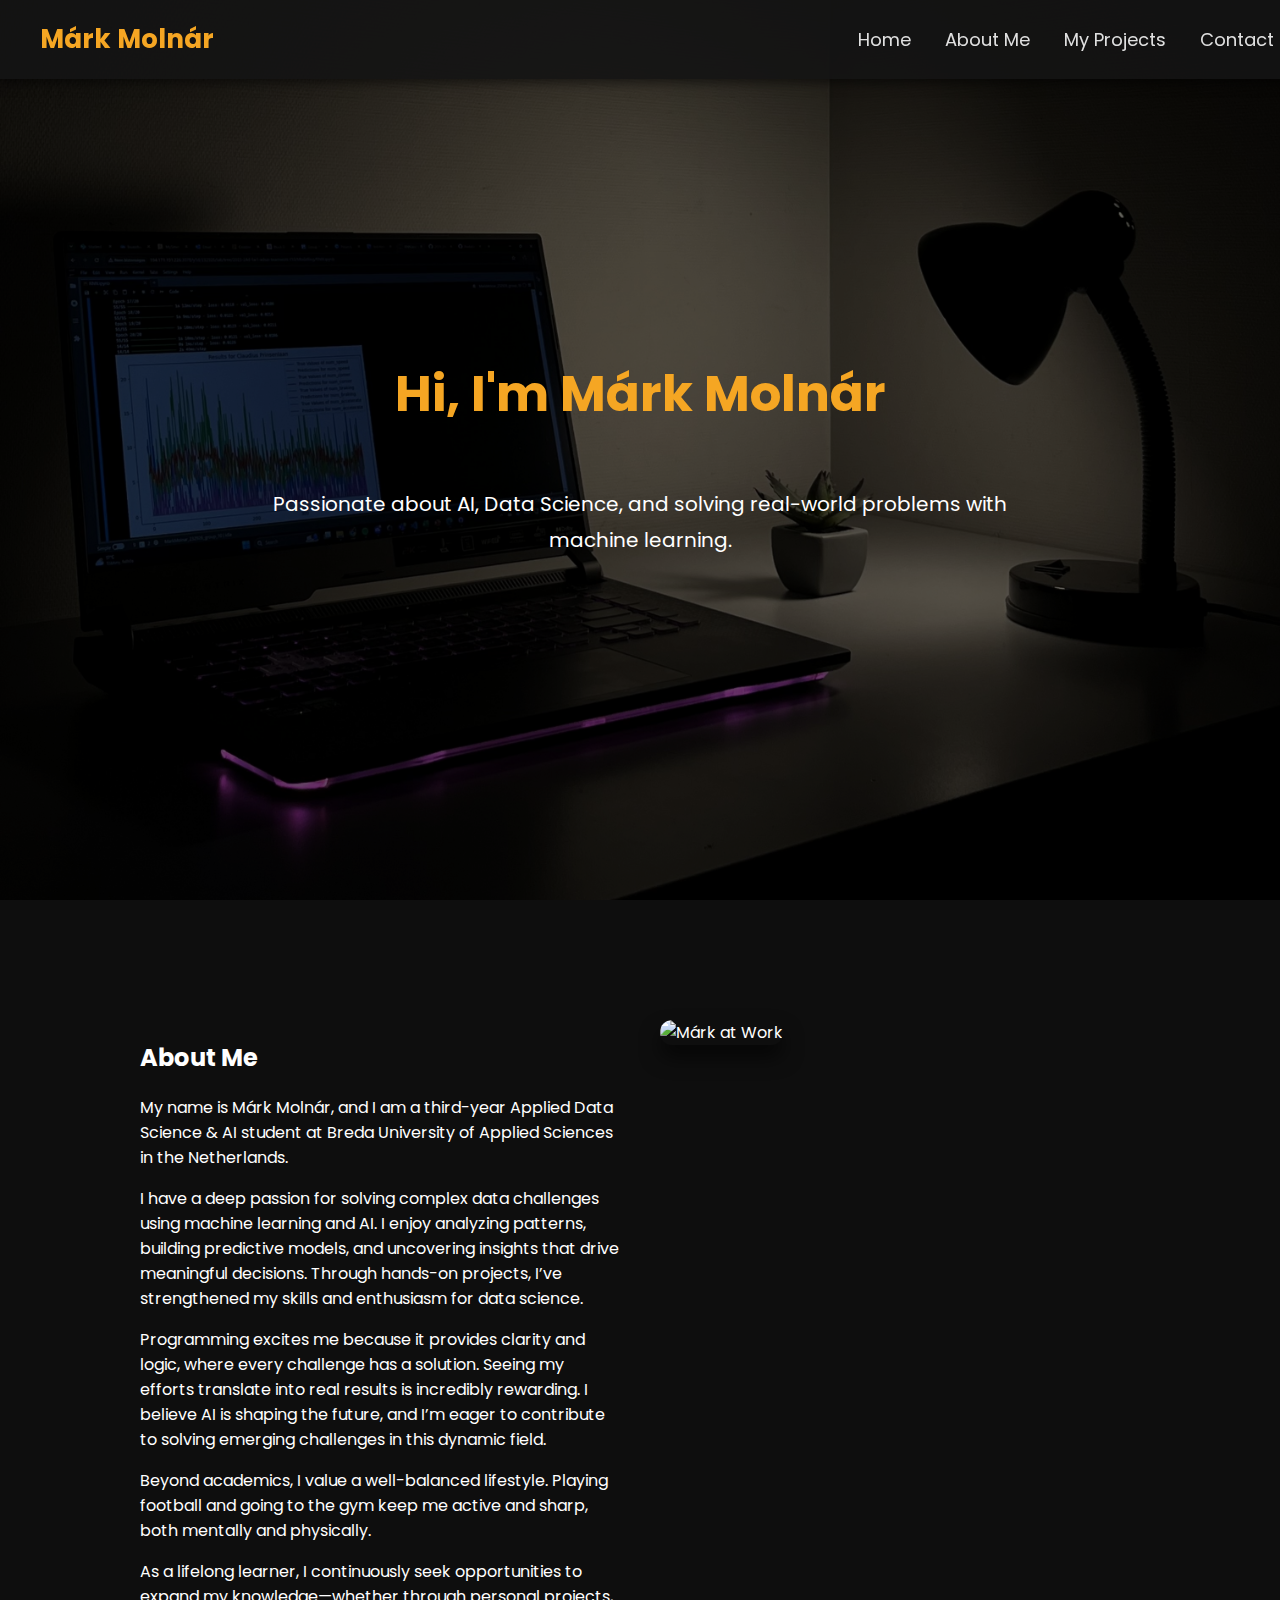
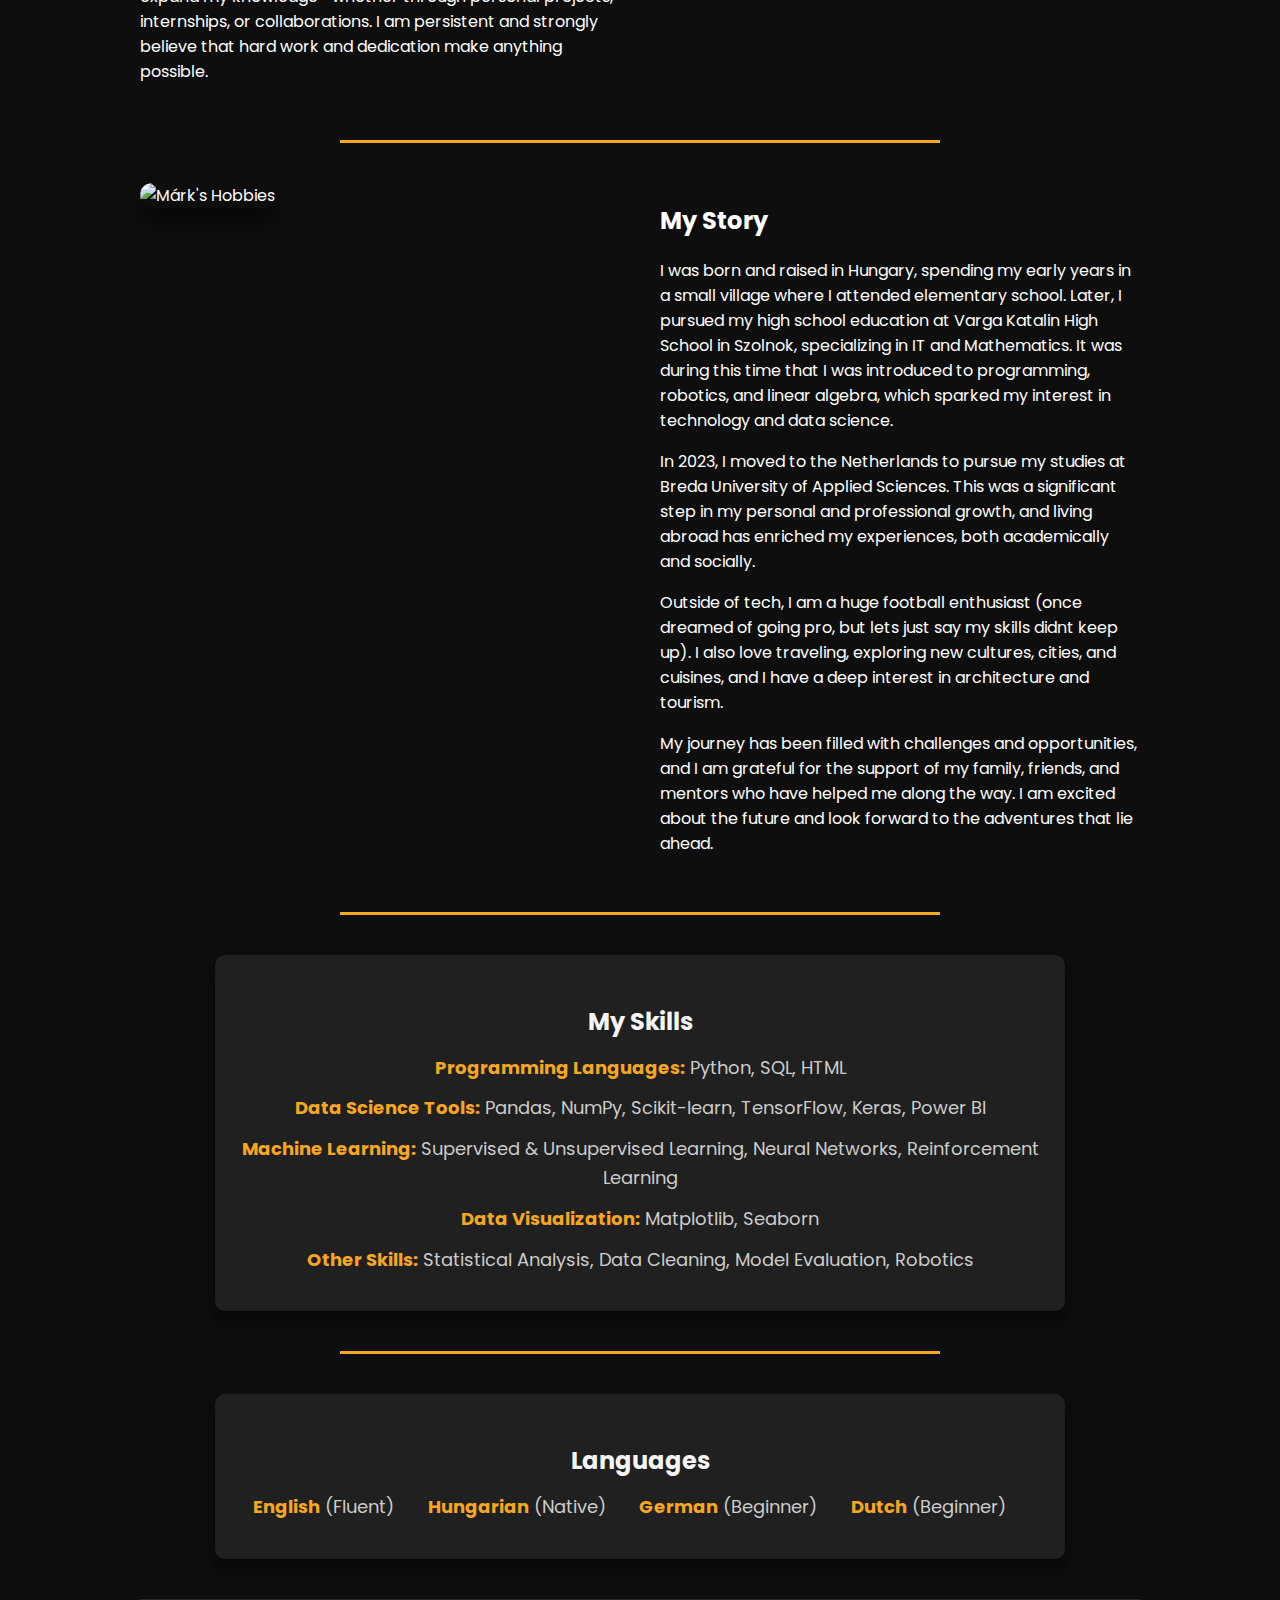
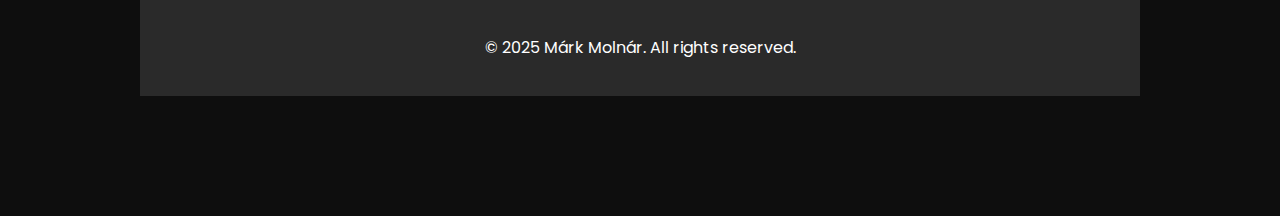
==== about.html @ 1b7368bd "Update about.html" ====
<!DOCTYPE html>
<html lang="en">
<head>
    <meta charset="UTF-8">
    <meta name="viewport" content="width=device-width, initial-scale=1.0">
    <title>About Me - Márk Molnár</title>
    <link href="https://fonts.googleapis.com/css2?family=Poppins:wght@300;400;700&display=swap" rel="stylesheet">
    <style>
        body {
            font-family: 'Poppins', sans-serif;
            margin: 0;
            padding: 0;
            background-color: #0e0e0e;
            color: #fff;
            text-align: center;
            overflow-x: hidden;
            animation: fadeIn 1s ease-in-out;
        }
        header {
            background: rgba(20, 20, 20, 0.9);
            color: white;
            padding: 20px 40px;
            display: flex;
            justify-content: space-between;
            align-items: center;
            position: fixed;
            width: 100%;
            top: 0;
            z-index: 10;
            box-shadow: 0 4px 10px rgba(0, 0, 0, 0.5);
        }
        .logo {
            font-size: 26px;
            font-weight: bold;
            color: #f5a623;
        }
        nav a {
            color: #e0e0e0;
            text-decoration: none;
            margin: 0 15px;
            font-size: 18px;
            transition: color 0.3s ease;
        }
        nav a:hover {
            color: #f5a623;
        }
        .hero {
            display: flex;
            align-items: center;
            justify-content: center;
            height: 100vh;
            flex-direction: column;
            background: url('assets/img/filler_image.JPG') center/cover no-repeat;
            position: relative;
        }
        .hero::after {
            content: '';
            position: absolute;
            top: 0;
            left: 0;
            width: 100%;
            height: 100%;
            background: rgba(0, 0, 0, 0.6);
        }
        .hero h1 {
            font-size: 50px;
            font-weight: bold;
            color: #f5a623;
            z-index: 2;
            position: relative;
        }
        .hero p {
            font-size: 20px;
            max-width: 800px;
            margin: 20px auto;
            line-height: 1.8;
            z-index: 2;
            position: relative;
        }
        .container {
            max-width: 1000px;
            margin: 100px auto;
            padding: 20px;
        }
        .about-section {
            display: flex;
            flex-wrap: wrap;
            justify-content: center;
            gap: 40px;
            text-align: left;
        }
        .about-text, .about-images {
            flex: 1;
            min-width: 300px;
            animation: slideIn 1.2s ease-in-out;
        }
        .about-images img {
            width: 100%;
            border-radius: 12px;
            box-shadow: 0 12px 20px rgba(0, 0, 0, 0.6);
            transition: transform 0.5s ease;
            animation: fadeInZoom 1.5s ease-in-out;
        }
        .about-images img:hover {
            transform: scale(1.05);
        }
        .separator {
            width: 60%;
            height: 3px;
            background: #f5a623;
            margin: 40px auto;
        }
        .skills, .languages {
            margin-top: 30px;
            width: 100%;
            max-width: 800px;
            padding: 25px;
            background-color: #202020;
            border-radius: 10px;
            margin: 40px auto;
            box-shadow: 0 10px 15px rgba(0, 0, 0, 0.5);
        }
        .skills ul, .languages ul {
            list-style-type: none;
            padding: 0;
            margin: 0;
        }
        .skills li, .languages li {
            font-size: 18px;
            color: #cccccc;
            margin-bottom: 12px;
            line-height: 1.6;
        }
        .skills li strong, .languages li strong {
            font-weight: bold;
            color: #f5a623;
        }
        .skills h3, .languages h3 {
            font-size: 24px;
            color: #f5f5f5;
            margin-bottom: 15px;
            text-align: center;
        }
        .languages ul {
            display: flex;
            justify-content: space-evenly;
        }
        .languages li {
            font-size: 18px;
            color: #cccccc;
            margin-right: 20px;
        }
        footer {
            background: #2a2a2a;
            color: white;
            padding: 20px;
            margin-top: 20px;
            text-align: center;
        }
        /* Animations */
        @keyframes fadeIn {
            0% { opacity: 0; }
            100% { opacity: 1; }
        }

        @keyframes fadeInZoom {
            0% { opacity: 0; transform: scale(0.8); }
            100% { opacity: 1; transform: scale(1); }
        }

        @keyframes slideIn {
            0% { opacity: 0; transform: translateY(20px); }
            100% { opacity: 1; transform: translateY(0); }
        }

    </style>
</head>
<body>
    <header>
        <div class="logo">Márk Molnár</div>
        <nav>
            <a href="index.html">Home</a>
            <a href="about.html">About Me</a>
            <a href="projects.html">My Projects</a>
            <a href="contact.html">Contact Me</a>
        </nav>
    </header>
    <section class="hero">
        <h1>Hi, I'm Márk Molnár</h1>
        <p>Passionate about AI, Data Science, and solving real-world problems with machine learning.</p>
    </section>
    <div class="container">
        <div class="about-section">
            <div class="about-text">
                <h2>About Me</h2>
                <p>My name is Márk Molnár, and I am a third-year Applied Data Science & AI student at Breda University of Applied Sciences in the Netherlands.</p>
                <p>I have a deep passion for solving complex data challenges using machine learning and AI. I enjoy analyzing patterns, building predictive models, and uncovering insights that drive meaningful decisions. Through hands-on projects, I’ve strengthened my skills and enthusiasm for data science.</p>
                <p>Programming excites me because it provides clarity and logic, where every challenge has a solution. Seeing my efforts translate into real results is incredibly rewarding. I believe AI is shaping the future, and I’m eager to contribute to solving emerging challenges in this dynamic field.</p>
                <p>Beyond academics, I value a well-balanced lifestyle. Playing football and going to the gym keep me active and sharp, both mentally and physically.</p>
                <p>As a lifelong learner, I continuously seek opportunities to expand my knowledge—whether through personal projects, internships, or collaborations. I am persistent and strongly believe that hard work and dedication make anything possible.</p>
            </div>
            <div class="about-images">
                <img src="assets/img/standing_image.jpeg" alt="Márk at Work">
            </div>
        </div>
        <div class="separator"></div>
        <div class="about-section">
            <div class="about-images">
                <img src="assets/img/standing_image.jpeg" alt="Márk's Hobbies">
            </div>
            <div class="about-text">
                <h2>My Story</h2>
                <p>I was born and raised in Hungary, spending my early years in a small village where I attended elementary school. Later, I pursued my high school education at Varga Katalin High School in Szolnok, specializing in IT and Mathematics. It was during this time that I was introduced to programming, robotics, and linear algebra, which sparked my interest in technology and data science.</p>
            <p>In 2023, I moved to the Netherlands to pursue my studies at Breda University of Applied Sciences. This was a significant step in my personal and professional growth, and living abroad has enriched my experiences, both academically and socially.</p>
            <p>Outside of tech, I am a huge football enthusiast (once dreamed of going pro, but lets just say my skills didnt keep up). I also love traveling, exploring new cultures, cities, and cuisines, and I have a deep interest in architecture and tourism.</p>
            <p>My journey has been filled with challenges and opportunities, and I am grateful for the support of my family, friends, and mentors who have helped me along the way. I am excited about the future and look forward to the adventures that lie ahead.</p>
            </div>
        </div>
        <div class="separator"></div>
        <div class="skills">
            <h3>My Skills</h3>
            <ul>
                <li><strong>Programming Languages:</strong> Python, SQL, HTML</li>
                <li><strong>Data Science Tools:</strong> Pandas, NumPy, Scikit-learn, TensorFlow, Keras, Power BI</li>
                <li><strong>Machine Learning:</strong> Supervised & Unsupervised Learning, Neural Networks, Reinforcement Learning</li>
                <li><strong>Data Visualization:</strong> Matplotlib, Seaborn</li>
                <li><strong>Other Skills:</strong> Statistical Analysis, Data Cleaning, Model Evaluation, Robotics</li>
            </ul>
        </div>
    
        <div class="separator"></div>
    
        <div class="languages">
            <h3>Languages</h3>
            <ul>
                <li><strong>English</strong> (Fluent)</li>
                <li><strong>Hungarian</strong> (Native)</li>
                <li><strong>German</strong> (Beginner)</li>
                <li><strong>Dutch</strong> (Beginner)</li>
            </ul>
        </div>
    
    <footer>
        <p>&copy; 2025 Márk Molnár. All rights reserved.</p>
    </footer>
</body>
</html>
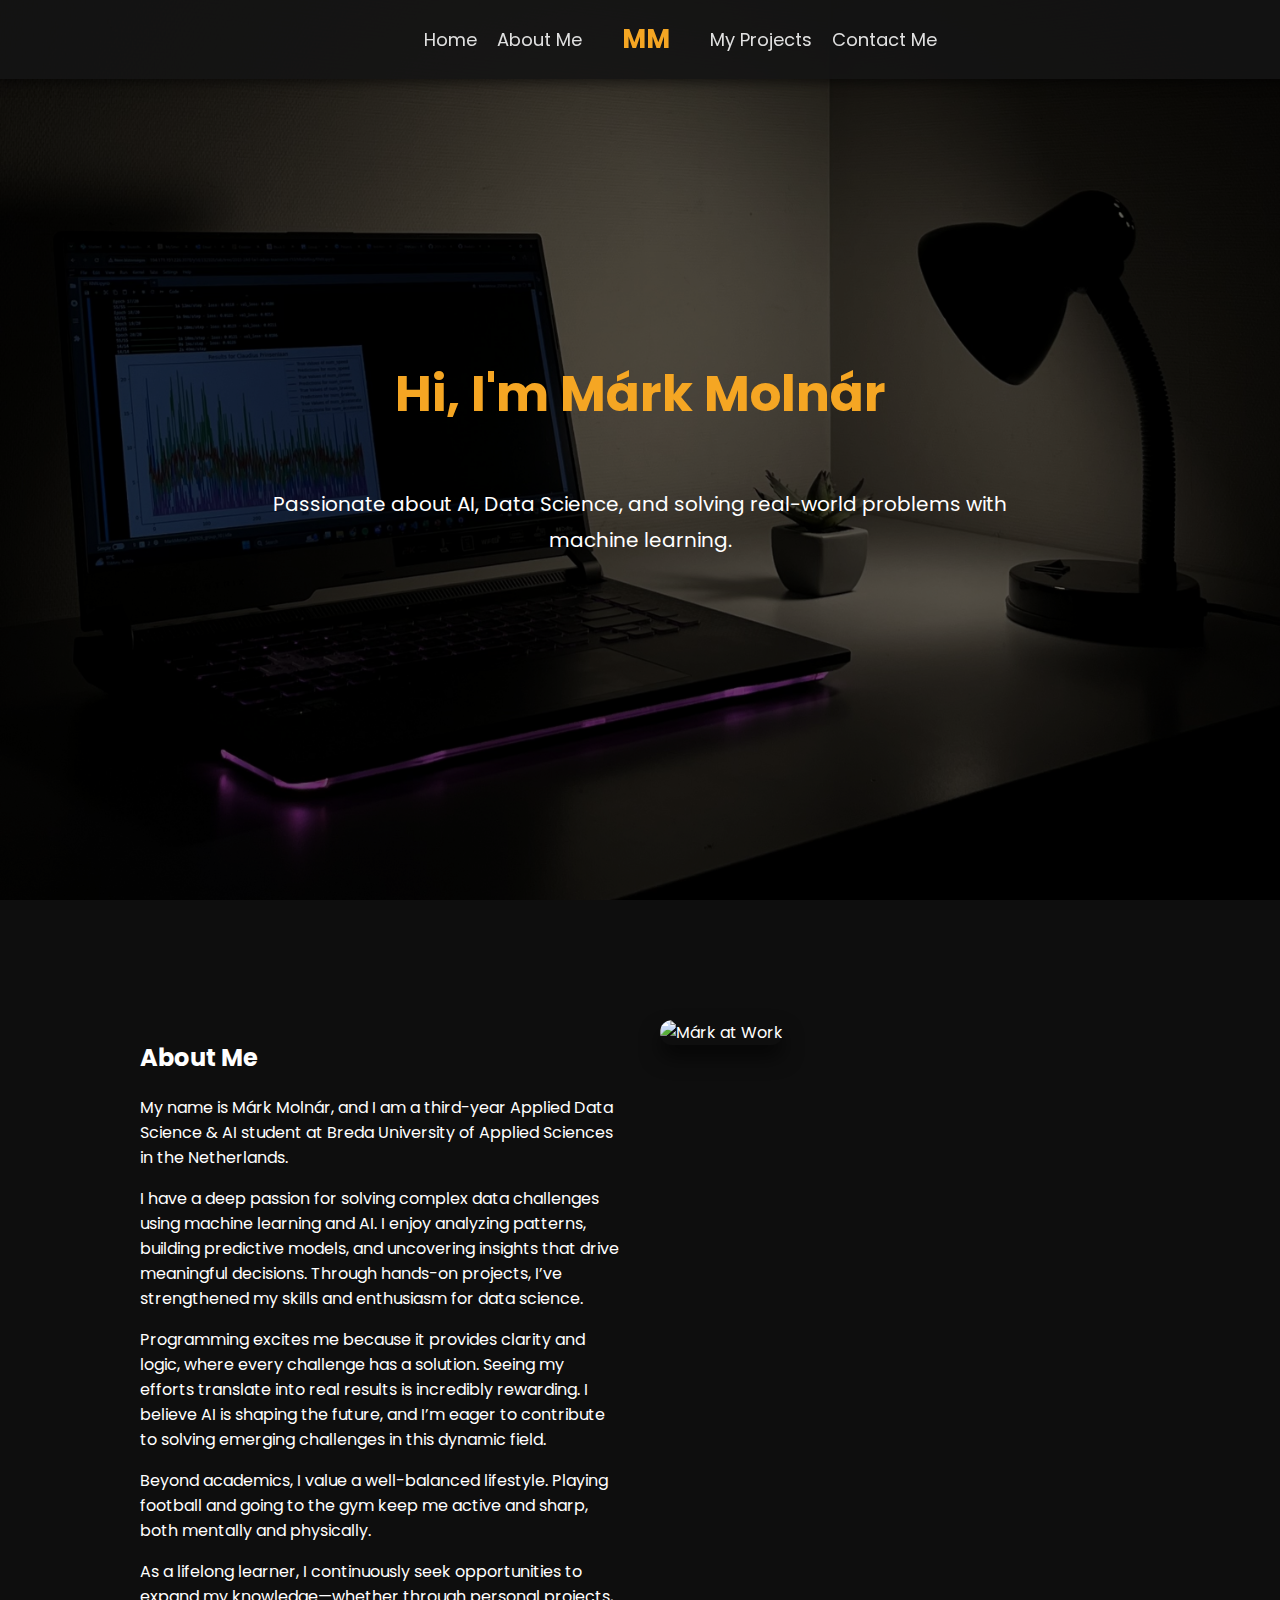
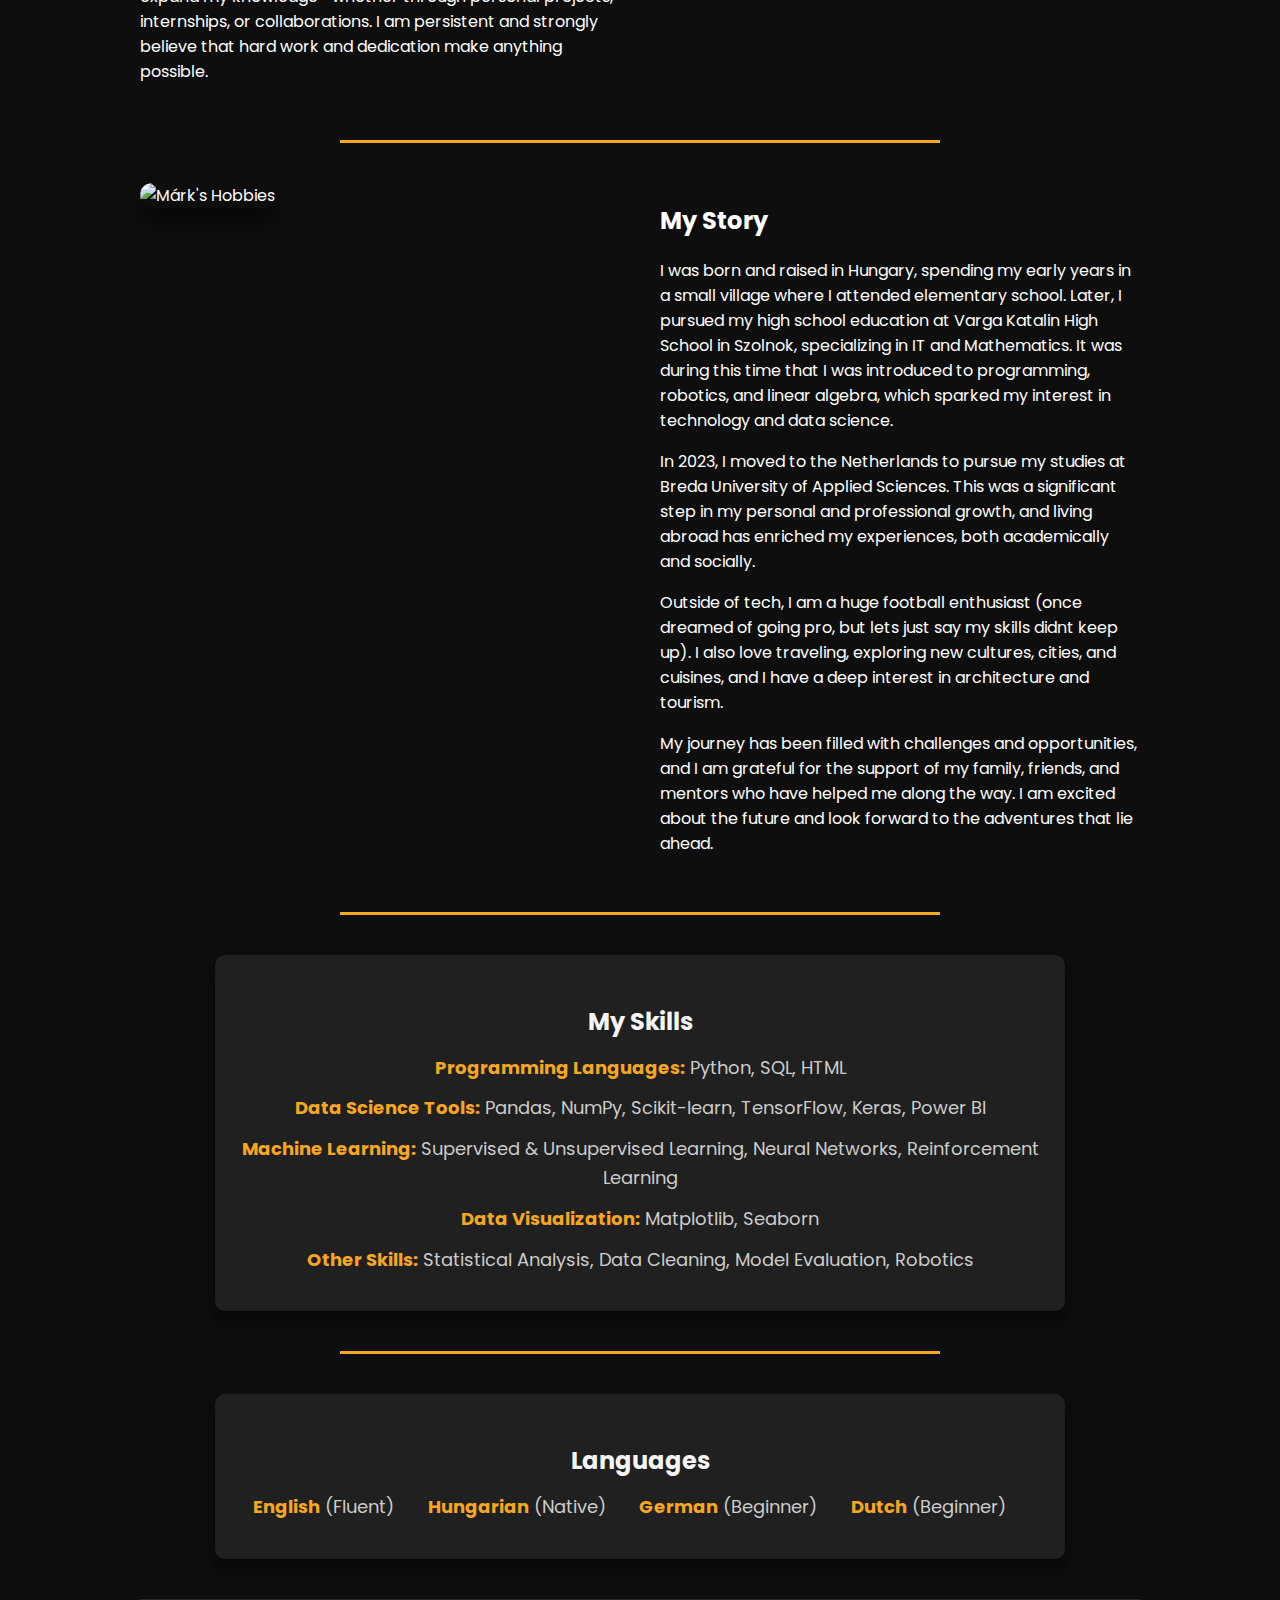
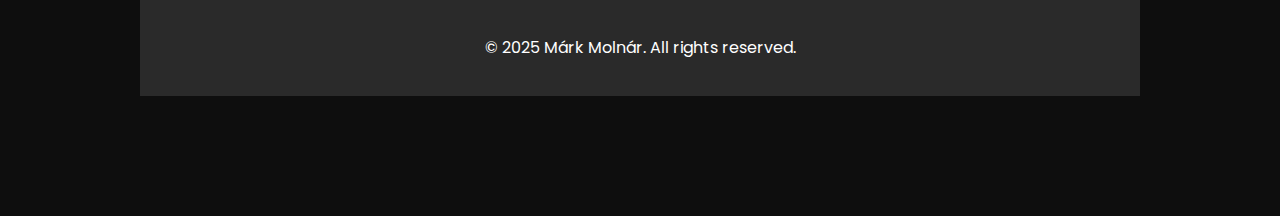
==== commit 015ac65d: "2425" ====
--- a/about.html
+++ b/about.html
@@ -5,182 +5,18 @@
     <meta name="viewport" content="width=device-width, initial-scale=1.0">
     <title>About Me - Márk Molnár</title>
     <link href="https://fonts.googleapis.com/css2?family=Poppins:wght@300;400;700&display=swap" rel="stylesheet">
-    <style>
-        body {
-            font-family: 'Poppins', sans-serif;
-            margin: 0;
-            padding: 0;
-            background-color: #0e0e0e;
-            color: #fff;
-            text-align: center;
-            overflow-x: hidden;
-            animation: fadeIn 1s ease-in-out;
-        }
-        header {
-            background: rgba(20, 20, 20, 0.9);
-            color: white;
-            padding: 20px 40px;
-            display: flex;
-            justify-content: space-between;
-            align-items: center;
-            position: fixed;
-            width: 100%;
-            top: 0;
-            z-index: 10;
-            box-shadow: 0 4px 10px rgba(0, 0, 0, 0.5);
-        }
-        .logo {
-            font-size: 26px;
-            font-weight: bold;
-            color: #f5a623;
-        }
-        nav a {
-            color: #e0e0e0;
-            text-decoration: none;
-            margin: 0 15px;
-            font-size: 18px;
-            transition: color 0.3s ease;
-        }
-        nav a:hover {
-            color: #f5a623;
-        }
-        .hero {
-            display: flex;
-            align-items: center;
-            justify-content: center;
-            height: 100vh;
-            flex-direction: column;
-            background: url('assets/img/filler_image.JPG') center/cover no-repeat;
-            position: relative;
-        }
-        .hero::after {
-            content: '';
-            position: absolute;
-            top: 0;
-            left: 0;
-            width: 100%;
-            height: 100%;
-            background: rgba(0, 0, 0, 0.6);
-        }
-        .hero h1 {
-            font-size: 50px;
-            font-weight: bold;
-            color: #f5a623;
-            z-index: 2;
-            position: relative;
-        }
-        .hero p {
-            font-size: 20px;
-            max-width: 800px;
-            margin: 20px auto;
-            line-height: 1.8;
-            z-index: 2;
-            position: relative;
-        }
-        .container {
-            max-width: 1000px;
-            margin: 100px auto;
-            padding: 20px;
-        }
-        .about-section {
-            display: flex;
-            flex-wrap: wrap;
-            justify-content: center;
-            gap: 40px;
-            text-align: left;
-        }
-        .about-text, .about-images {
-            flex: 1;
-            min-width: 300px;
-            animation: slideIn 1.2s ease-in-out;
-        }
-        .about-images img {
-            width: 100%;
-            border-radius: 12px;
-            box-shadow: 0 12px 20px rgba(0, 0, 0, 0.6);
-            transition: transform 0.5s ease;
-            animation: fadeInZoom 1.5s ease-in-out;
-        }
-        .about-images img:hover {
-            transform: scale(1.05);
-        }
-        .separator {
-            width: 60%;
-            height: 3px;
-            background: #f5a623;
-            margin: 40px auto;
-        }
-        .skills, .languages {
-            margin-top: 30px;
-            width: 100%;
-            max-width: 800px;
-            padding: 25px;
-            background-color: #202020;
-            border-radius: 10px;
-            margin: 40px auto;
-            box-shadow: 0 10px 15px rgba(0, 0, 0, 0.5);
-        }
-        .skills ul, .languages ul {
-            list-style-type: none;
-            padding: 0;
-            margin: 0;
-        }
-        .skills li, .languages li {
-            font-size: 18px;
-            color: #cccccc;
-            margin-bottom: 12px;
-            line-height: 1.6;
-        }
-        .skills li strong, .languages li strong {
-            font-weight: bold;
-            color: #f5a623;
-        }
-        .skills h3, .languages h3 {
-            font-size: 24px;
-            color: #f5f5f5;
-            margin-bottom: 15px;
-            text-align: center;
-        }
-        .languages ul {
-            display: flex;
-            justify-content: space-evenly;
-        }
-        .languages li {
-            font-size: 18px;
-            color: #cccccc;
-            margin-right: 20px;
-        }
-        footer {
-            background: #2a2a2a;
-            color: white;
-            padding: 20px;
-            margin-top: 20px;
-            text-align: center;
-        }
-        /* Animations */
-        @keyframes fadeIn {
-            0% { opacity: 0; }
-            100% { opacity: 1; }
-        }
-
-        @keyframes fadeInZoom {
-            0% { opacity: 0; transform: scale(0.8); }
-            100% { opacity: 1; transform: scale(1); }
-        }
-
-        @keyframes slideIn {
-            0% { opacity: 0; transform: translateY(20px); }
-            100% { opacity: 1; transform: translateY(0); }
-        }
-
-    </style>
+    <link rel="stylesheet" href="style_about.css">
 </head>
 <body>
     <header>
-        <div class="logo">Márk Molnár</div>
-        <nav>
+        <nav class="nav-left">
             <a href="index.html">Home</a>
             <a href="about.html">About Me</a>
+        </nav>
+        
+        <div class="logo">MM</div>
+    
+        <nav class="nav-right">
             <a href="projects.html">My Projects</a>
             <a href="contact.html">Contact Me</a>
         </nav>
--- a/style_about.css
+++ b/style_about.css
@@ -0,0 +1,192 @@
+body {
+    font-family: 'Poppins', sans-serif;
+    margin: 0;
+    padding: 0;
+    background-color: #0e0e0e;
+    color: #fff;
+    text-align: center;
+    overflow-x: hidden;
+    animation: fadeIn 1s ease-in-out;
+}
+
+header {
+    display: flex;
+    align-items: center;
+    justify-content: center;
+    background: rgba(20, 20, 20, 0.9);
+    padding: 20px 40px;
+    position: fixed;
+    width: 100%;
+    top: 0;
+    z-index: 10;
+    box-shadow: 0 4px 10px rgba(0, 0, 0, 0.5);
+}
+
+.nav-left, .nav-right {
+    display: flex;
+    gap: 20px;
+}
+
+.logo {
+    font-size: 26px;
+    font-weight: bold;
+    color: #f5a623;
+    margin: 0 40px;
+}
+
+nav a {
+    color: #e0e0e0;
+    text-decoration: none;
+    font-size: 18px;
+    transition: color 0.3s ease;
+}
+
+nav a:hover {
+    color: #f5a623;
+}
+
+.hero {
+    display: flex;
+    align-items: center;
+    justify-content: center;
+    height: 100vh;
+    flex-direction: column;
+    background: url('assets/img/filler_image.JPG') center/cover no-repeat;
+    position: relative;
+}
+
+.hero::after {
+    content: '';
+    position: absolute;
+    top: 0;
+    left: 0;
+    width: 100%;
+    height: 100%;
+    background: rgba(0, 0, 0, 0.6);
+}
+
+.hero h1 {
+    font-size: 50px;
+    font-weight: bold;
+    color: #f5a623;
+    z-index: 2;
+    position: relative;
+}
+
+.hero p {
+    font-size: 20px;
+    max-width: 800px;
+    margin: 20px auto;
+    line-height: 1.8;
+    z-index: 2;
+    position: relative;
+}
+
+.container {
+    max-width: 1000px;
+    margin: 100px auto;
+    padding: 20px;
+}
+
+.about-section {
+    display: flex;
+    flex-wrap: wrap;
+    justify-content: center;
+    gap: 40px;
+    text-align: left;
+}
+
+.about-text, .about-images {
+    flex: 1;
+    min-width: 300px;
+    animation: slideIn 1.2s ease-in-out;
+}
+
+.about-images img {
+    width: 100%;
+    border-radius: 12px;
+    box-shadow: 0 12px 20px rgba(0, 0, 0, 0.6);
+    transition: transform 0.5s ease;
+    animation: fadeInZoom 1.5s ease-in-out;
+}
+
+.about-images img:hover {
+    transform: scale(1.05);
+}
+
+.separator {
+    width: 60%;
+    height: 3px;
+    background: #f5a623;
+    margin: 40px auto;
+}
+
+.skills, .languages {
+    margin-top: 30px;
+    width: 100%;
+    max-width: 800px;
+    padding: 25px;
+    background-color: #202020;
+    border-radius: 10px;
+    margin: 40px auto;
+    box-shadow: 0 10px 15px rgba(0, 0, 0, 0.5);
+}
+
+.skills ul, .languages ul {
+    list-style-type: none;
+    padding: 0;
+    margin: 0;
+}
+
+.skills li, .languages li {
+    font-size: 18px;
+    color: #cccccc;
+    margin-bottom: 12px;
+    line-height: 1.6;
+}
+
+.skills li strong, .languages li strong {
+    font-weight: bold;
+    color: #f5a623;
+}
+
+.skills h3, .languages h3 {
+    font-size: 24px;
+    color: #f5f5f5;
+    margin-bottom: 15px;
+    text-align: center;
+}
+
+.languages ul {
+    display: flex;
+    justify-content: space-evenly;
+}
+
+.languages li {
+    font-size: 18px;
+    color: #cccccc;
+    margin-right: 20px;
+}
+
+footer {
+    background: #2a2a2a;
+    color: white;
+    padding: 20px;
+    margin-top: 20px;
+    text-align: center;
+}
+
+@keyframes fadeIn {
+    0% { opacity: 0; }
+    100% { opacity: 1; }
+}
+
+@keyframes fadeInZoom {
+    0% { opacity: 0; transform: scale(0.8); }
+    100% { opacity: 1; transform: scale(1); }
+}
+
+@keyframes slideIn {
+    0% { opacity: 0; transform: translateY(20px); }
+    100% { opacity: 1; transform: translateY(0); }
+}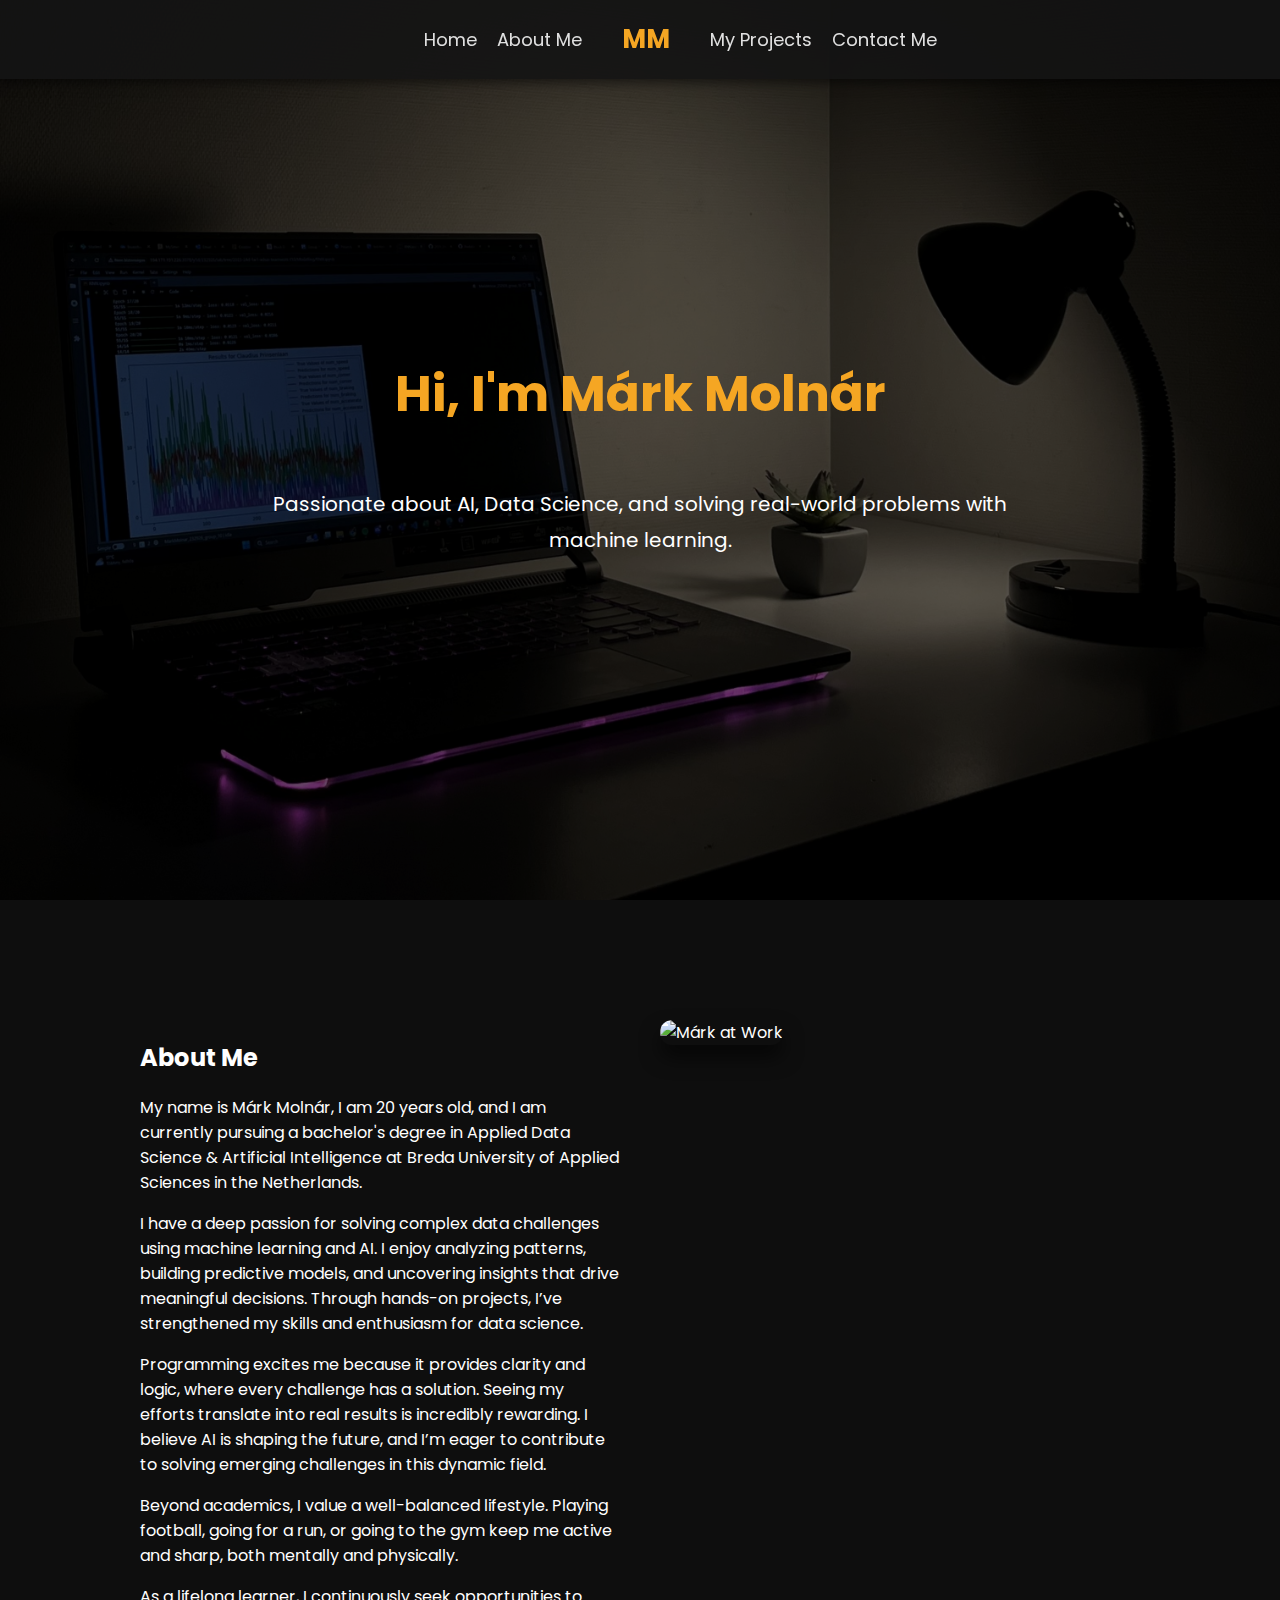
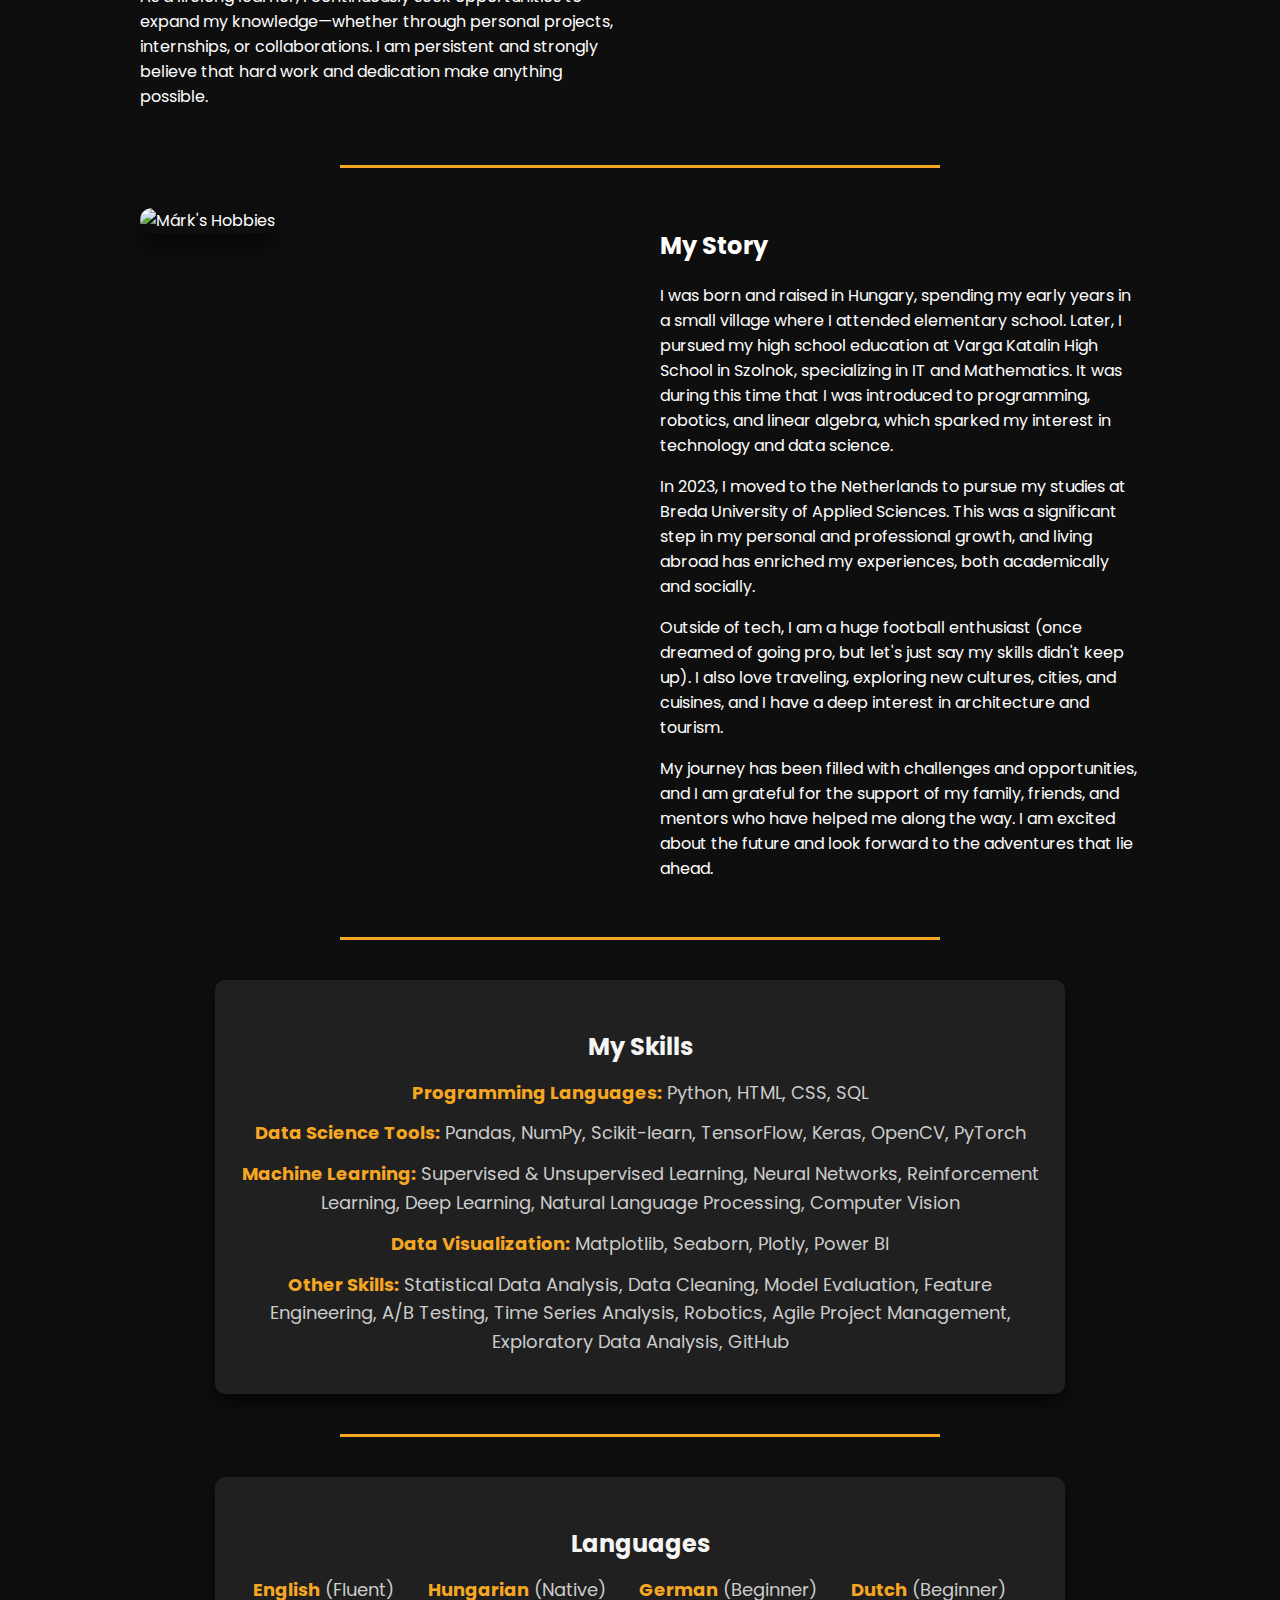
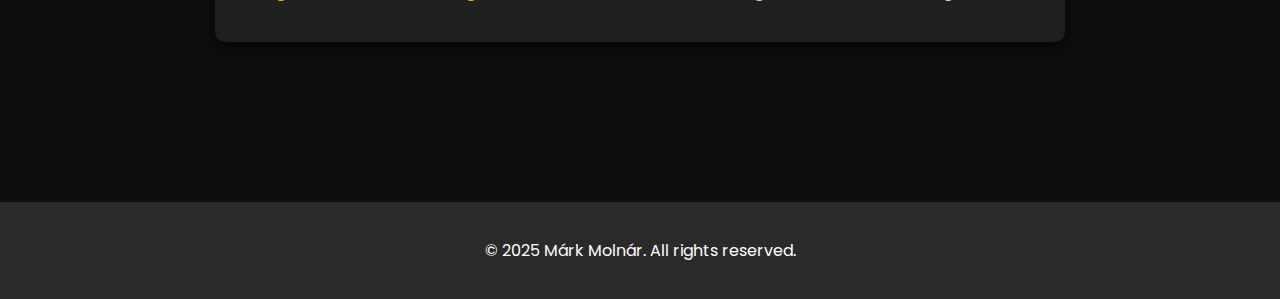
==== commit f0017977: "update texts" ====
--- a/about.html
+++ b/about.html
@@ -29,26 +29,26 @@
         <div class="about-section">
             <div class="about-text">
                 <h2>About Me</h2>
-                <p>My name is Márk Molnár, and I am a third-year Applied Data Science & AI student at Breda University of Applied Sciences in the Netherlands.</p>
+                <p>My name is Márk Molnár, I am 20 years old, and I am currently pursuing a bachelor's degree in Applied Data Science & Artificial Intelligence at Breda University of Applied Sciences in the Netherlands.</p>
                 <p>I have a deep passion for solving complex data challenges using machine learning and AI. I enjoy analyzing patterns, building predictive models, and uncovering insights that drive meaningful decisions. Through hands-on projects, I’ve strengthened my skills and enthusiasm for data science.</p>
                 <p>Programming excites me because it provides clarity and logic, where every challenge has a solution. Seeing my efforts translate into real results is incredibly rewarding. I believe AI is shaping the future, and I’m eager to contribute to solving emerging challenges in this dynamic field.</p>
-                <p>Beyond academics, I value a well-balanced lifestyle. Playing football and going to the gym keep me active and sharp, both mentally and physically.</p>
+                <p>Beyond academics, I value a well-balanced lifestyle. Playing football, going for a run, or going to the gym keep me active and sharp, both mentally and physically.</p>
                 <p>As a lifelong learner, I continuously seek opportunities to expand my knowledge—whether through personal projects, internships, or collaborations. I am persistent and strongly believe that hard work and dedication make anything possible.</p>
             </div>
             <div class="about-images">
-                <img src="assets/img/standing_image.jpeg" alt="Márk at Work">
+                <img src="assets/img/portrait_image.jpeg" alt="Márk at Work">
             </div>
         </div>
         <div class="separator"></div>
         <div class="about-section">
-            <div class="about-images">
+            <div class="about-images" style="animation: slideInLeft 1.2s ease-in-out;">
                 <img src="assets/img/standing_image.jpeg" alt="Márk's Hobbies">
             </div>
-            <div class="about-text">
+            <div class="about-text" style="animation: slideInRight 1.2s ease-in-out;">
                 <h2>My Story</h2>
                 <p>I was born and raised in Hungary, spending my early years in a small village where I attended elementary school. Later, I pursued my high school education at Varga Katalin High School in Szolnok, specializing in IT and Mathematics. It was during this time that I was introduced to programming, robotics, and linear algebra, which sparked my interest in technology and data science.</p>
             <p>In 2023, I moved to the Netherlands to pursue my studies at Breda University of Applied Sciences. This was a significant step in my personal and professional growth, and living abroad has enriched my experiences, both academically and socially.</p>
-            <p>Outside of tech, I am a huge football enthusiast (once dreamed of going pro, but lets just say my skills didnt keep up). I also love traveling, exploring new cultures, cities, and cuisines, and I have a deep interest in architecture and tourism.</p>
+            <p>Outside of tech, I am a huge football enthusiast (once dreamed of going pro, but let's just say my skills didn't keep up). I also love traveling, exploring new cultures, cities, and cuisines, and I have a deep interest in architecture and tourism.</p>
             <p>My journey has been filled with challenges and opportunities, and I am grateful for the support of my family, friends, and mentors who have helped me along the way. I am excited about the future and look forward to the adventures that lie ahead.</p>
             </div>
         </div>
@@ -56,11 +56,11 @@
         <div class="skills">
             <h3>My Skills</h3>
             <ul>
-                <li><strong>Programming Languages:</strong> Python, SQL, HTML</li>
-                <li><strong>Data Science Tools:</strong> Pandas, NumPy, Scikit-learn, TensorFlow, Keras, Power BI</li>
-                <li><strong>Machine Learning:</strong> Supervised & Unsupervised Learning, Neural Networks, Reinforcement Learning</li>
-                <li><strong>Data Visualization:</strong> Matplotlib, Seaborn</li>
-                <li><strong>Other Skills:</strong> Statistical Analysis, Data Cleaning, Model Evaluation, Robotics</li>
+                <li><strong>Programming Languages:</strong> Python, HTML, CSS, SQL</li>
+                <li><strong>Data Science Tools:</strong> Pandas, NumPy, Scikit-learn, TensorFlow, Keras, OpenCV, PyTorch</li>
+                <li><strong>Machine Learning:</strong> Supervised & Unsupervised Learning, Neural Networks, Reinforcement Learning, Deep Learning, Natural Language Processing, Computer Vision</li>
+                <li><strong>Data Visualization:</strong> Matplotlib, Seaborn, Plotly, Power BI</li>
+                <li><strong>Other Skills:</strong> Statistical Data Analysis, Data Cleaning, Model Evaluation, Feature Engineering, A/B Testing, Time Series Analysis, Robotics, Agile Project Management, Exploratory Data Analysis, GitHub</li>
             </ul>
         </div>
     
@@ -75,6 +75,7 @@
                 <li><strong>Dutch</strong> (Beginner)</li>
             </ul>
         </div>
+    </div>
     
     <footer>
         <p>&copy; 2025 Márk Molnár. All rights reserved.</p>
--- a/style_about.css
+++ b/style_about.css
@@ -53,6 +53,7 @@
     flex-direction: column;
     background: url('assets/img/filler_image.JPG') center/cover no-repeat;
     position: relative;
+    animation: heroZoomFade 1.5s ease-in-out;
 }
 
 .hero::after {
@@ -71,6 +72,7 @@
     color: #f5a623;
     z-index: 2;
     position: relative;
+    animation: slideInLeft 1s ease;
 }
 
 .hero p {
@@ -80,6 +82,7 @@
     line-height: 1.8;
     z-index: 2;
     position: relative;
+    animation: slideInRight 1s ease;
 }
 
 .container {
@@ -96,10 +99,16 @@
     text-align: left;
 }
 
-.about-text, .about-images {
+.about-text {
     flex: 1;
     min-width: 300px;
-    animation: slideIn 1.2s ease-in-out;
+    animation: slideInLeft 1.2s ease-in-out;
+}
+
+.about-images {
+    flex: 1;
+    min-width: 300px;
+    animation: slideInRight 1.2s ease-in-out;
 }
 
 .about-images img {
@@ -136,6 +145,9 @@
     list-style-type: none;
     padding: 0;
     margin: 0;
+    animation: fadeUp 1.2s ease-in-out;
+    animation-delay: 0.2s;
+    animation-fill-mode: both;
 }
 
 .skills li, .languages li {
@@ -176,17 +188,28 @@
     text-align: center;
 }
 
-@keyframes fadeIn {
-    0% { opacity: 0; }
-    100% { opacity: 1; }
-}
-
-@keyframes fadeInZoom {
-    0% { opacity: 0; transform: scale(0.8); }
-    100% { opacity: 1; transform: scale(1); }
-}
-
-@keyframes slideIn {
-    0% { opacity: 0; transform: translateY(20px); }
+@keyframes slideInLeft {
+    0% { opacity: 0; transform: translateX(-60px); }
+    100% { opacity: 1; transform: translateX(0); }
+}
+
+@keyframes slideInRight {
+    0% { opacity: 0; transform: translateX(60px); }
+    100% { opacity: 1; transform: translateX(0); }
+}
+
+@keyframes fadeUp {
+    0% { opacity: 0; transform: translateY(40px); }
     100% { opacity: 1; transform: translateY(0); }
+}
+
+@keyframes heroZoomFade {
+    0% {
+        opacity: 0;
+        transform: scale(1.05);
+    }
+    100% {
+        opacity: 1;
+        transform: scale(1);
+    }
 }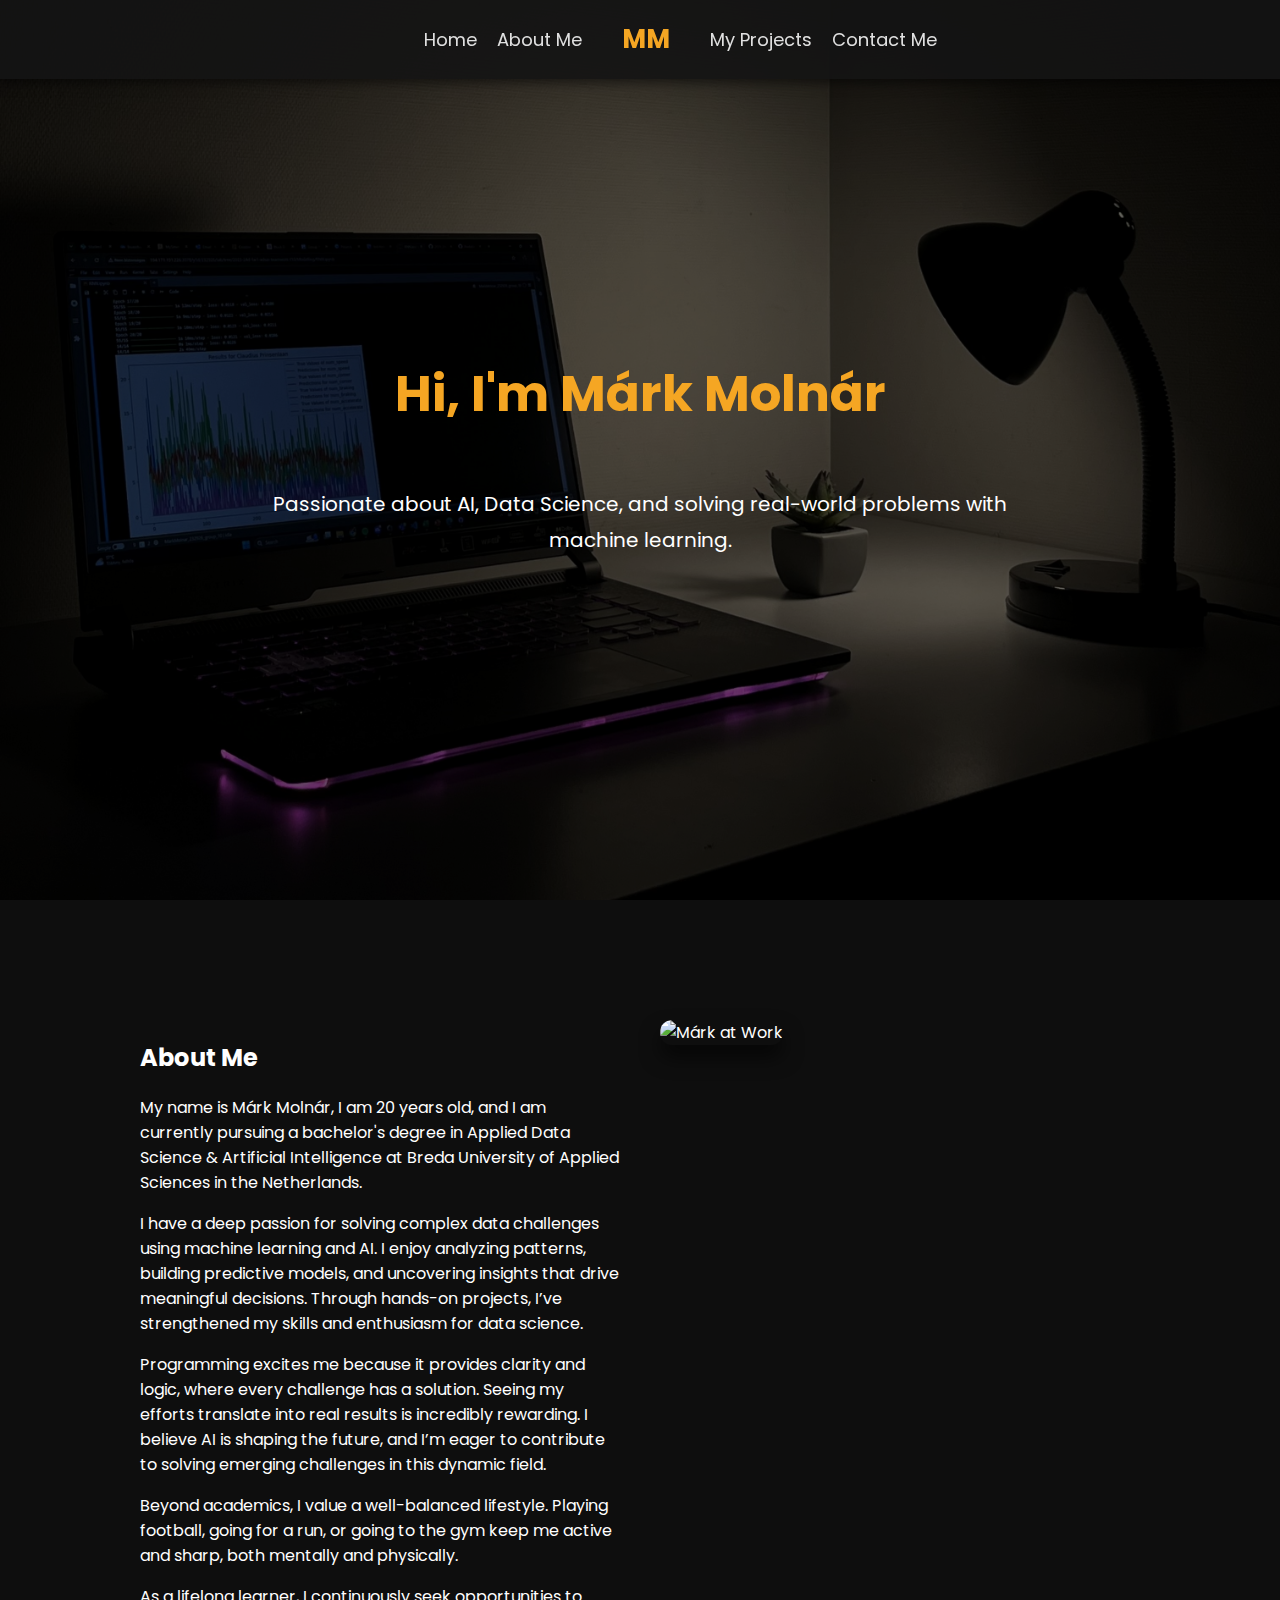
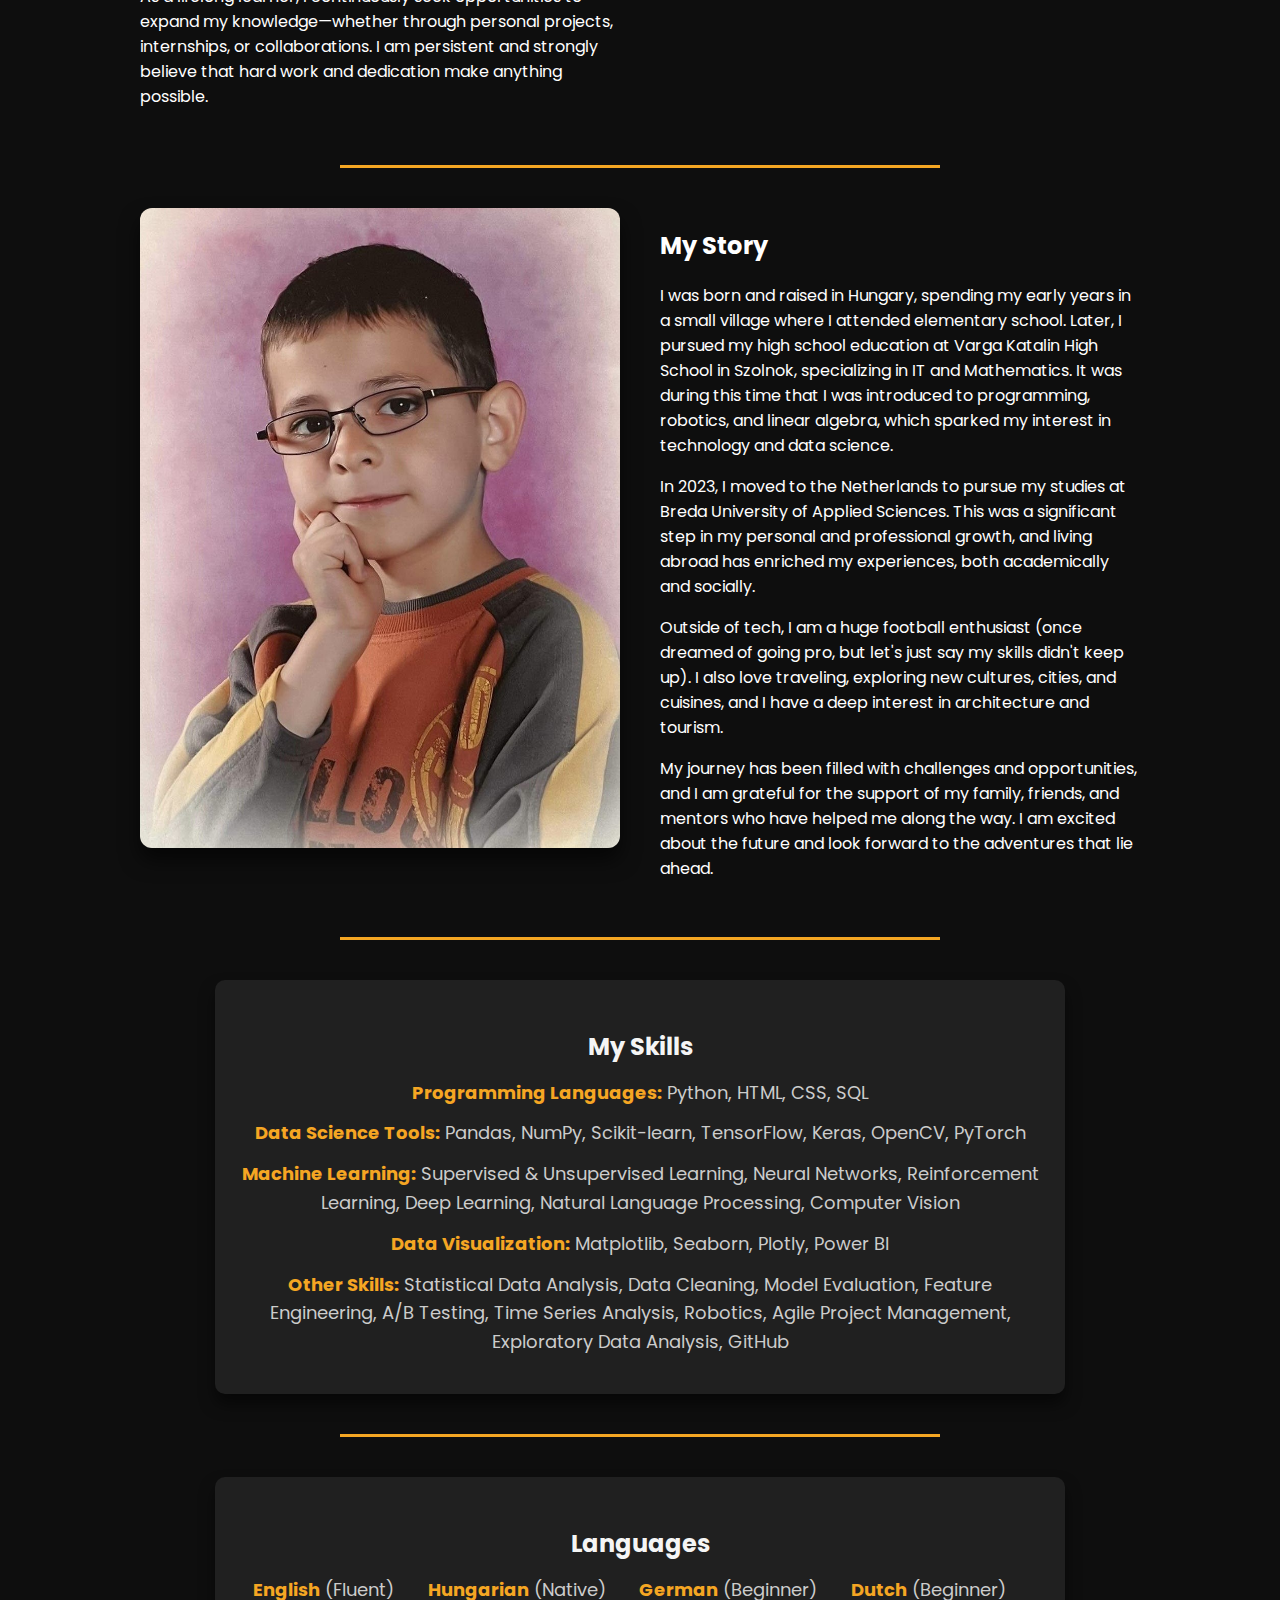
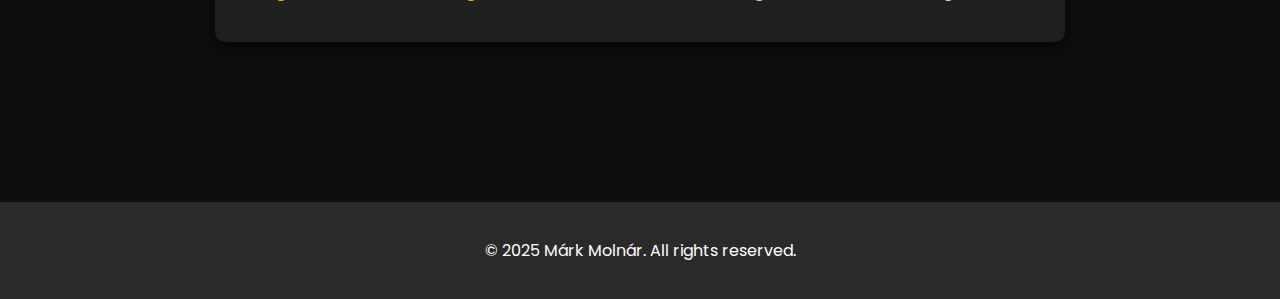
==== commit 79bea9d5: "change images" ====
--- a/about.html
+++ b/about.html
@@ -42,7 +42,7 @@
         <div class="separator"></div>
         <div class="about-section">
             <div class="about-images" style="animation: slideInLeft 1.2s ease-in-out;">
-                <img src="assets/img/standing_image.jpeg" alt="Márk's Hobbies">
+                <img src="assets/img/child_image.jpeg" alt="Márk's Hobbies">
             </div>
             <div class="about-text" style="animation: slideInRight 1.2s ease-in-out;">
                 <h2>My Story</h2>
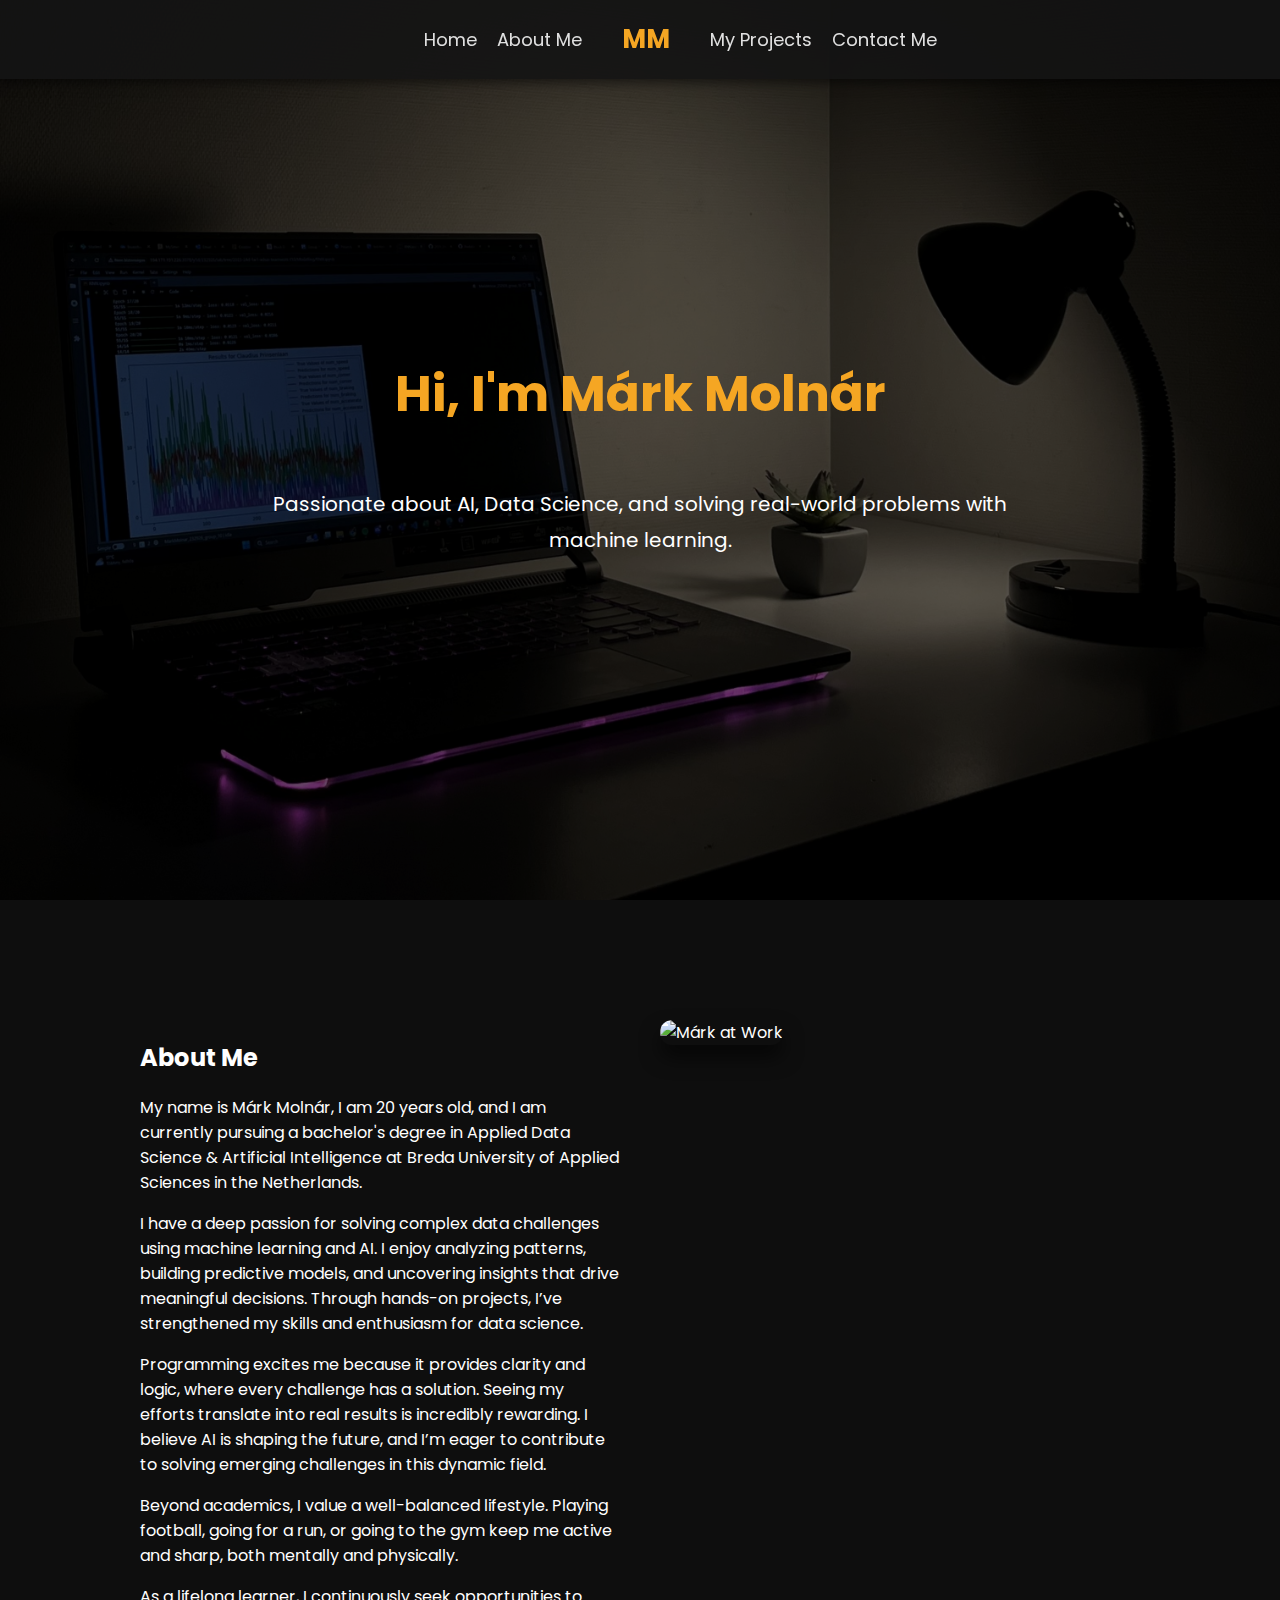
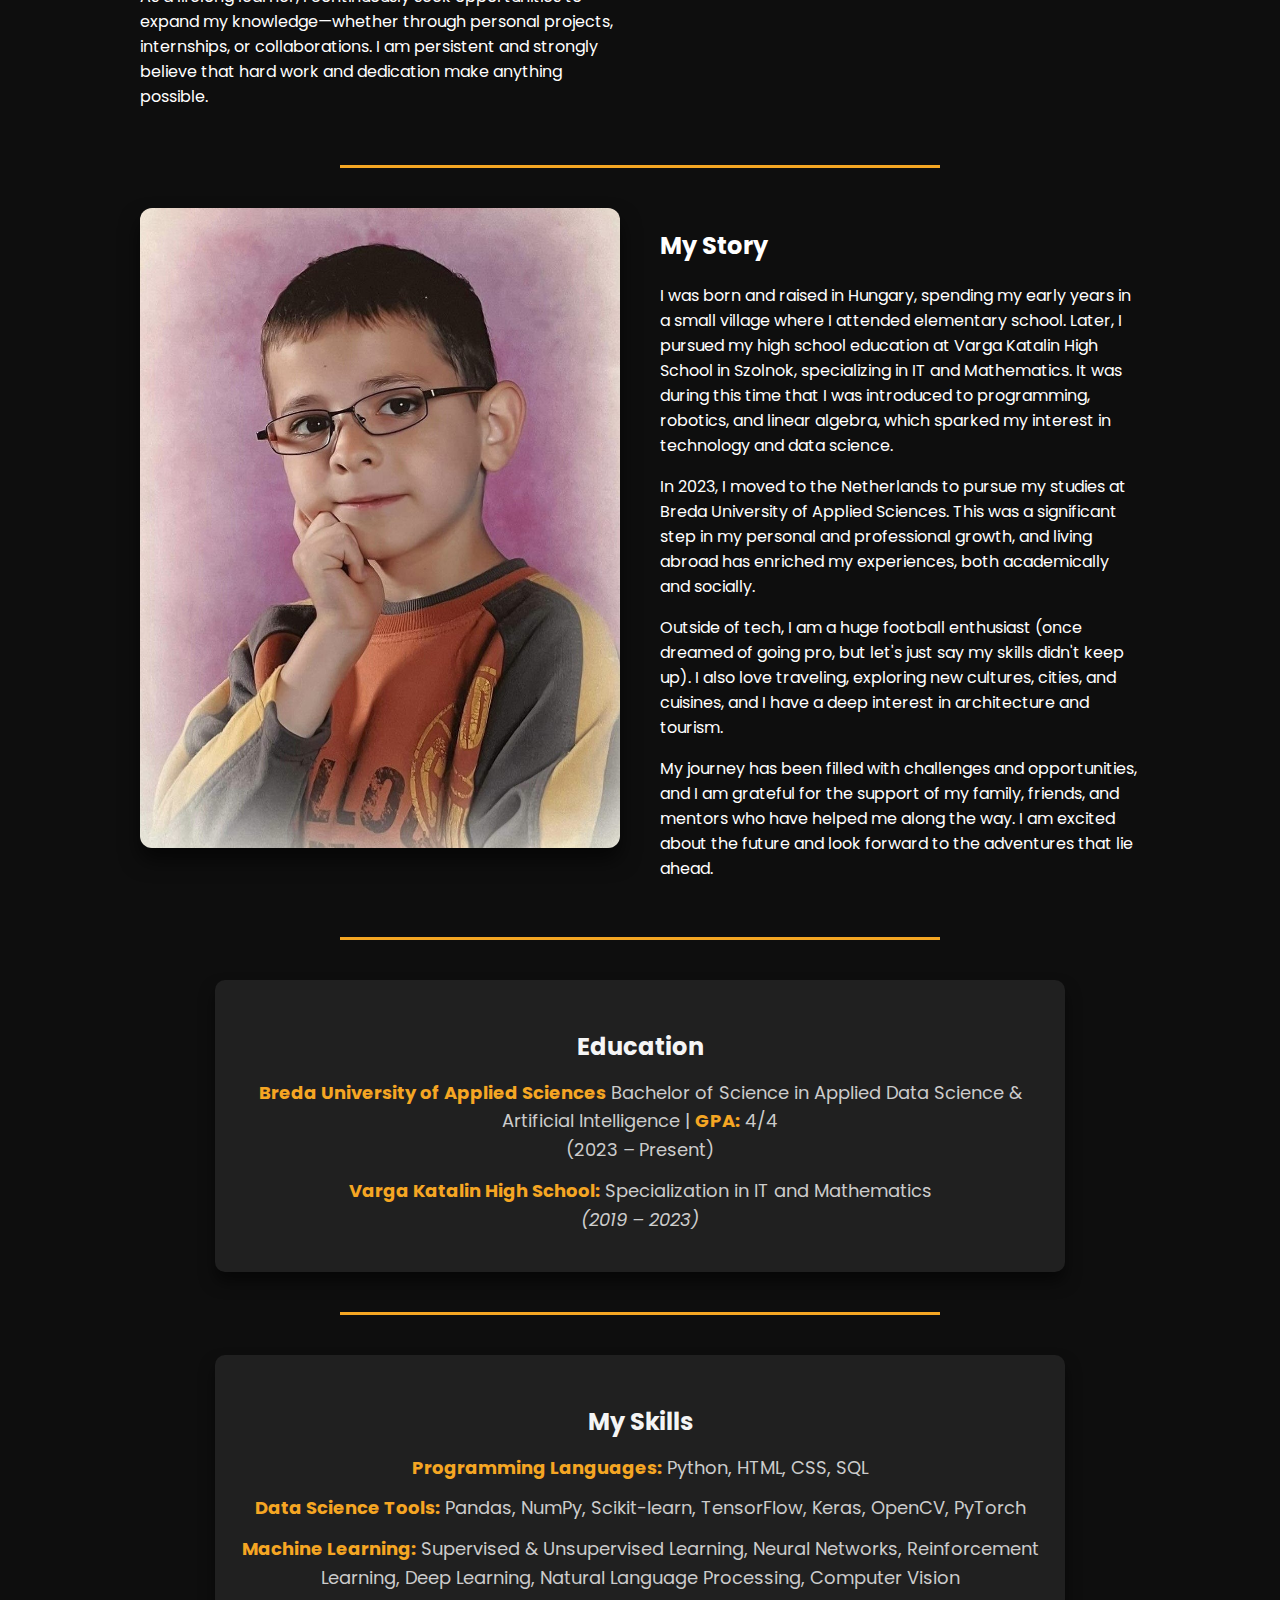
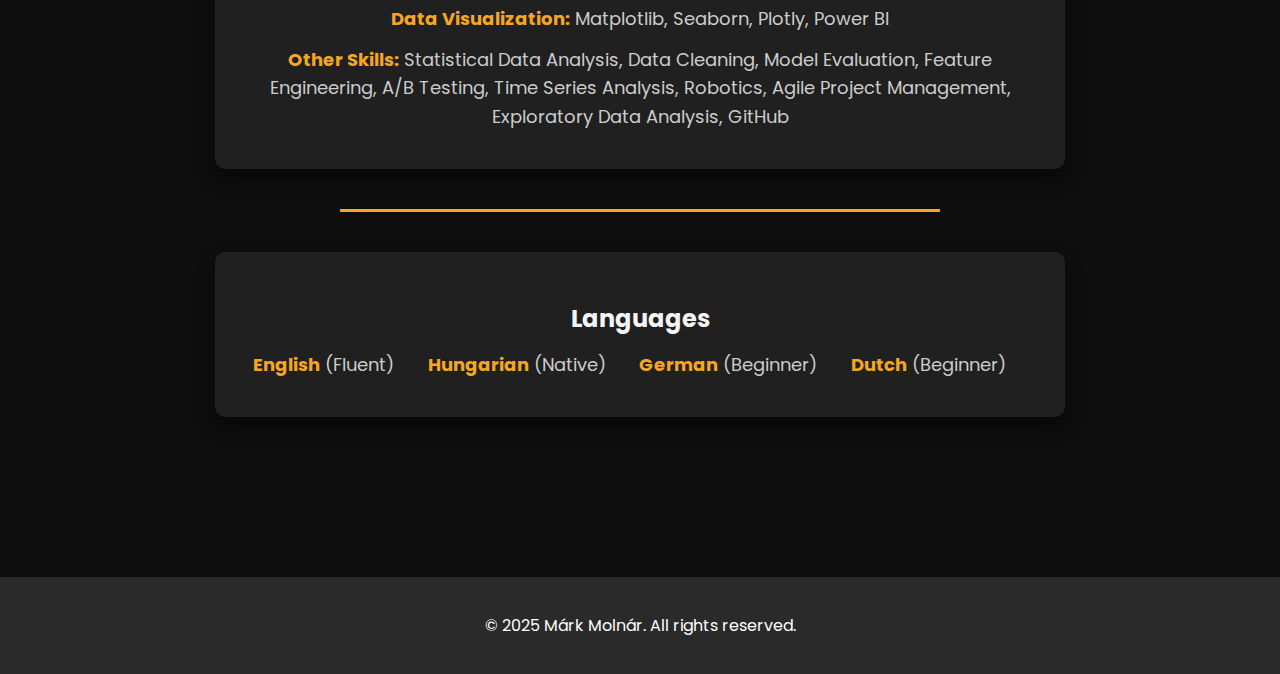
==== commit d3c5ba61: "adding education section" ====
--- a/about.html
+++ b/about.html
@@ -53,6 +53,22 @@
             </div>
         </div>
         <div class="separator"></div>
+        <div class="education">
+            <h3>Education</h3>
+            <ul>
+                <li>
+                    <strong>Breda University of Applied Sciences</strong>
+                    Bachelor of Science in Applied Data Science & Artificial Intelligence | <strong>GPA:</strong> 4/4<br
+                    <em>(2023 – Present)</em>
+                </li>
+                <li>
+                    <strong>Varga Katalin High School:</strong>
+                    Specialization in IT and Mathematics<br>
+                    <em>(2019 – 2023)</em>
+                </li>
+            </ul>
+        </div>
+        <div class="separator"></div>
         <div class="skills">
             <h3>My Skills</h3>
             <ul>
--- a/style_about.css
+++ b/style_about.css
@@ -130,7 +130,7 @@
     margin: 40px auto;
 }
 
-.skills, .languages {
+.skills, .languages, .education {
     margin-top: 30px;
     width: 100%;
     max-width: 800px;
@@ -141,7 +141,7 @@
     box-shadow: 0 10px 15px rgba(0, 0, 0, 0.5);
 }
 
-.skills ul, .languages ul {
+.skills ul, .languages ul, .education ul {
     list-style-type: none;
     padding: 0;
     margin: 0;
@@ -150,19 +150,19 @@
     animation-fill-mode: both;
 }
 
-.skills li, .languages li {
+.skills li, .languages li, .education li {
     font-size: 18px;
     color: #cccccc;
     margin-bottom: 12px;
     line-height: 1.6;
 }
 
-.skills li strong, .languages li strong {
+.skills li strong, .languages li strong, .education li strong {
     font-weight: bold;
     color: #f5a623;
 }
 
-.skills h3, .languages h3 {
+.skills h3, .languages h3, .education h3 {
     font-size: 24px;
     color: #f5f5f5;
     margin-bottom: 15px;
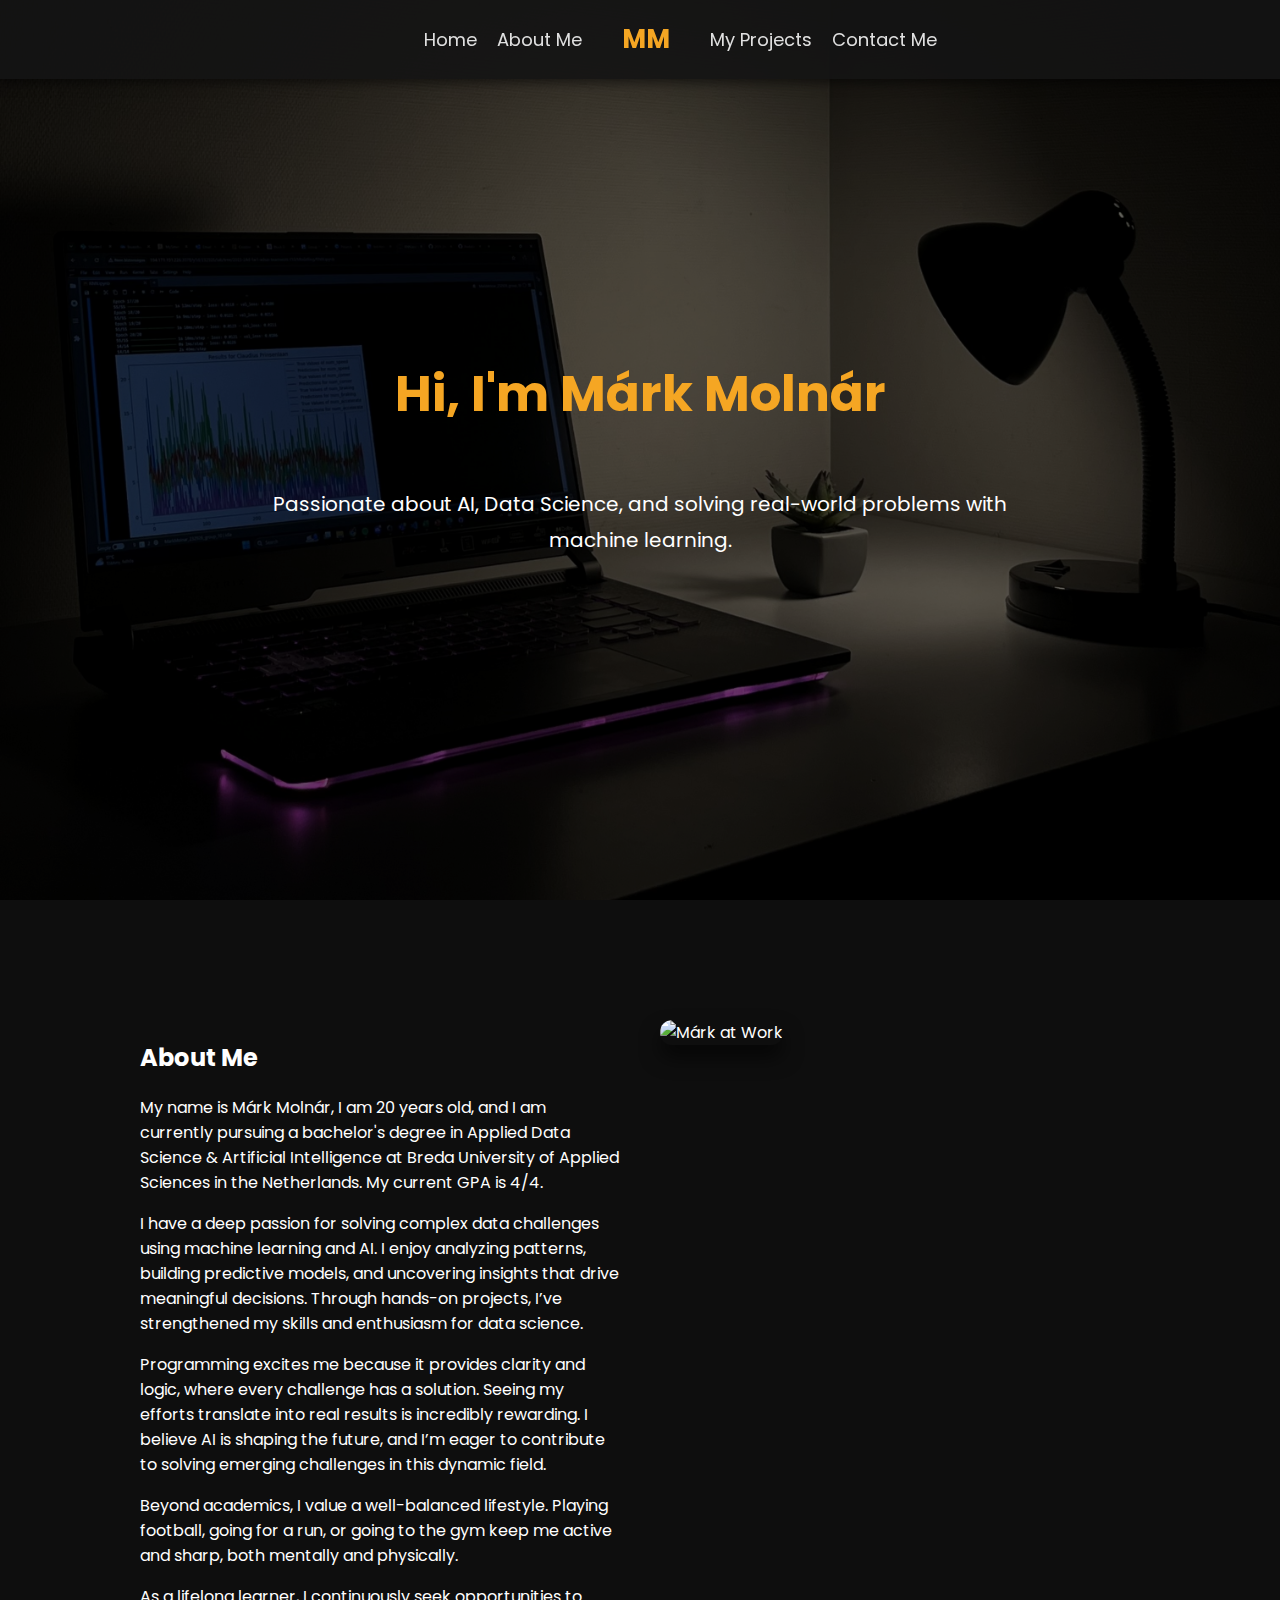
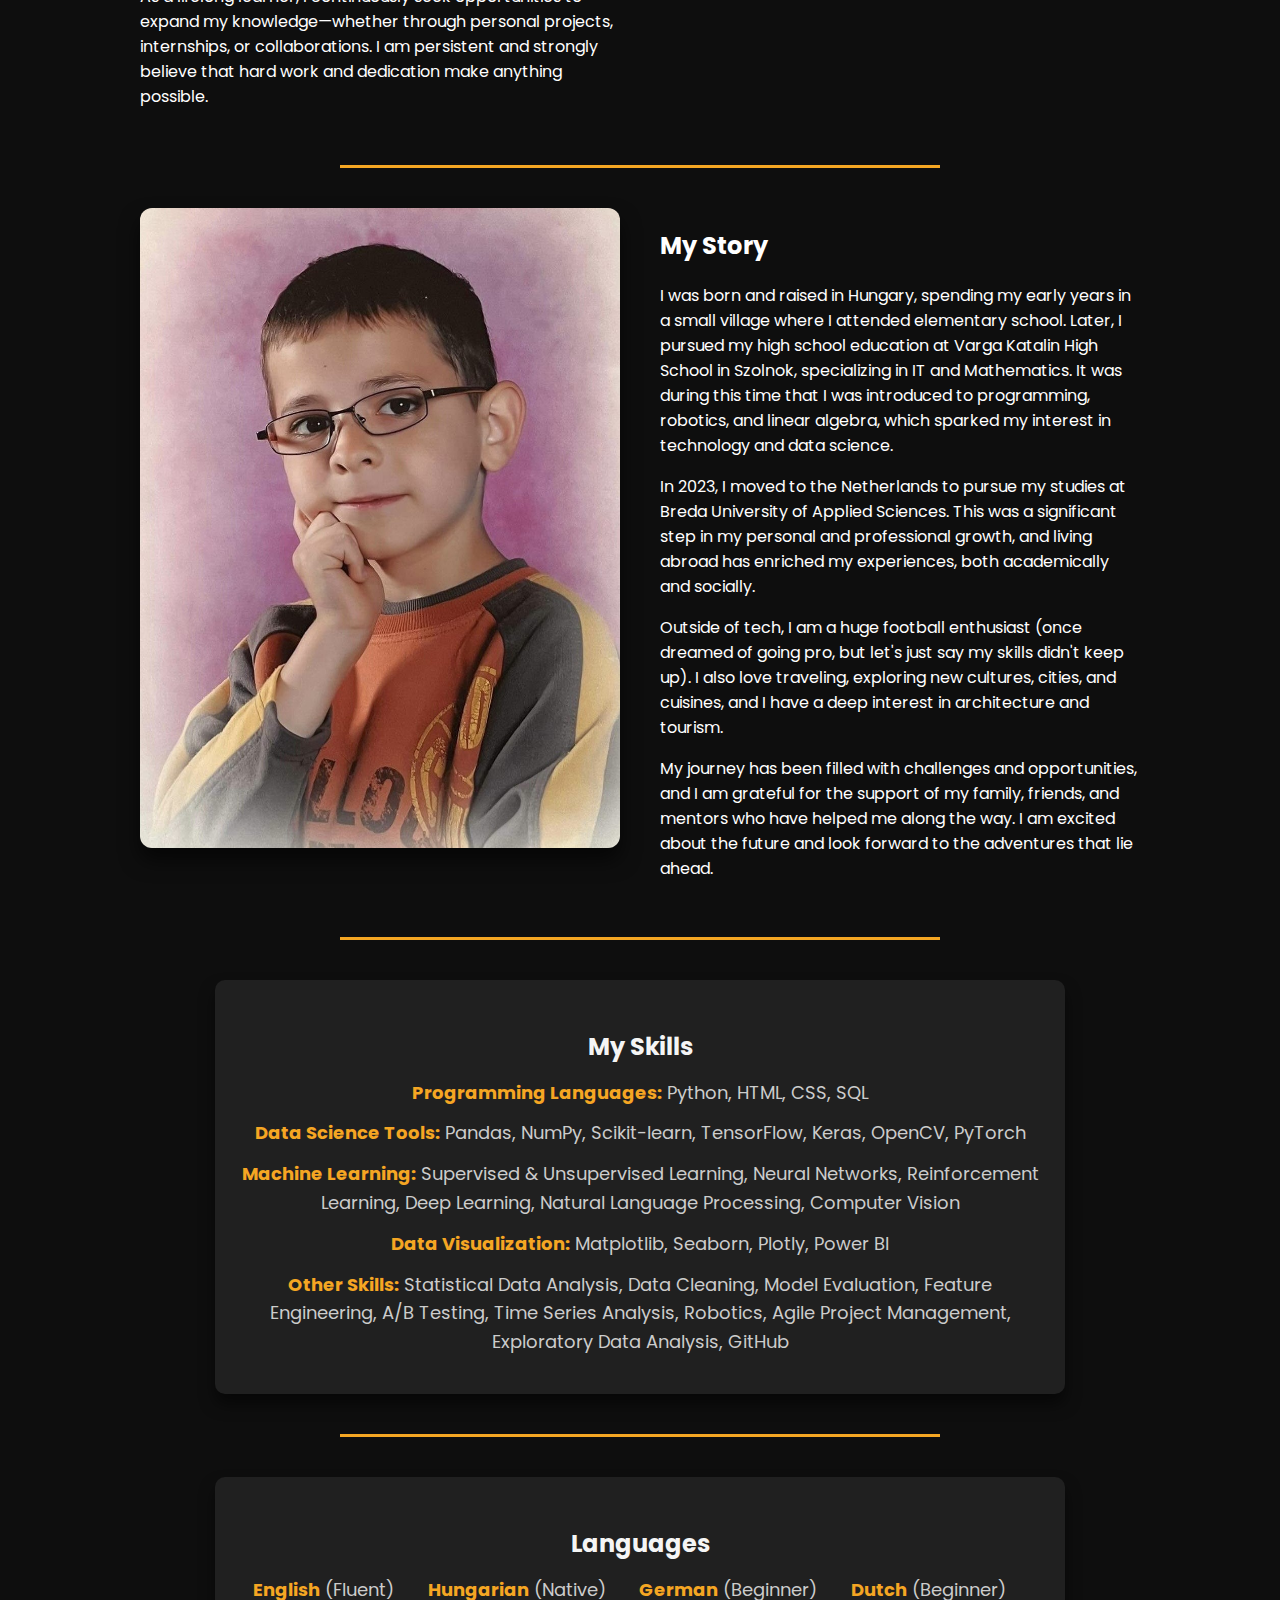
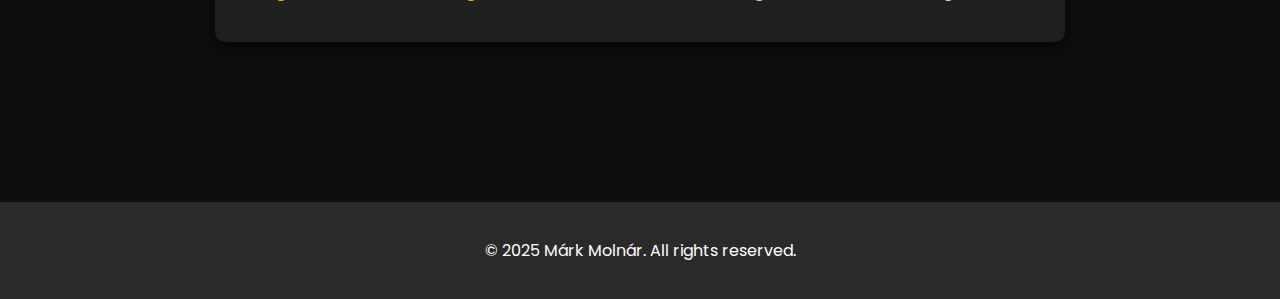
==== commit 7de4f33b: "adding gpa" ====
--- a/about.html
+++ b/about.html
@@ -29,7 +29,7 @@
         <div class="about-section">
             <div class="about-text">
                 <h2>About Me</h2>
-                <p>My name is Márk Molnár, I am 20 years old, and I am currently pursuing a bachelor's degree in Applied Data Science & Artificial Intelligence at Breda University of Applied Sciences in the Netherlands.</p>
+                <p>My name is Márk Molnár, I am 20 years old, and I am currently pursuing a bachelor's degree in Applied Data Science & Artificial Intelligence at Breda University of Applied Sciences in the Netherlands. My current GPA is 4/4.</p>
                 <p>I have a deep passion for solving complex data challenges using machine learning and AI. I enjoy analyzing patterns, building predictive models, and uncovering insights that drive meaningful decisions. Through hands-on projects, I’ve strengthened my skills and enthusiasm for data science.</p>
                 <p>Programming excites me because it provides clarity and logic, where every challenge has a solution. Seeing my efforts translate into real results is incredibly rewarding. I believe AI is shaping the future, and I’m eager to contribute to solving emerging challenges in this dynamic field.</p>
                 <p>Beyond academics, I value a well-balanced lifestyle. Playing football, going for a run, or going to the gym keep me active and sharp, both mentally and physically.</p>
@@ -51,22 +51,6 @@
             <p>Outside of tech, I am a huge football enthusiast (once dreamed of going pro, but let's just say my skills didn't keep up). I also love traveling, exploring new cultures, cities, and cuisines, and I have a deep interest in architecture and tourism.</p>
             <p>My journey has been filled with challenges and opportunities, and I am grateful for the support of my family, friends, and mentors who have helped me along the way. I am excited about the future and look forward to the adventures that lie ahead.</p>
             </div>
-        </div>
-        <div class="separator"></div>
-        <div class="education">
-            <h3>Education</h3>
-            <ul>
-                <li>
-                    <strong>Breda University of Applied Sciences</strong>
-                    Bachelor of Science in Applied Data Science & Artificial Intelligence | <strong>GPA:</strong> 4/4<br
-                    <em>(2023 – Present)</em>
-                </li>
-                <li>
-                    <strong>Varga Katalin High School:</strong>
-                    Specialization in IT and Mathematics<br>
-                    <em>(2019 – 2023)</em>
-                </li>
-            </ul>
         </div>
         <div class="separator"></div>
         <div class="skills">
--- a/style_about.css
+++ b/style_about.css
@@ -130,7 +130,7 @@
     margin: 40px auto;
 }
 
-.skills, .languages, .education {
+.skills, .languages {
     margin-top: 30px;
     width: 100%;
     max-width: 800px;
@@ -141,7 +141,7 @@
     box-shadow: 0 10px 15px rgba(0, 0, 0, 0.5);
 }
 
-.skills ul, .languages ul, .education ul {
+.skills ul, .languages ul {
     list-style-type: none;
     padding: 0;
     margin: 0;
@@ -150,19 +150,19 @@
     animation-fill-mode: both;
 }
 
-.skills li, .languages li, .education li {
+.skills li, .languages li {
     font-size: 18px;
     color: #cccccc;
     margin-bottom: 12px;
     line-height: 1.6;
 }
 
-.skills li strong, .languages li strong, .education li strong {
+.skills li strong, .languages li strong {
     font-weight: bold;
     color: #f5a623;
 }
 
-.skills h3, .languages h3, .education h3 {
+.skills h3, .languages h3 {
     font-size: 24px;
     color: #f5f5f5;
     margin-bottom: 15px;
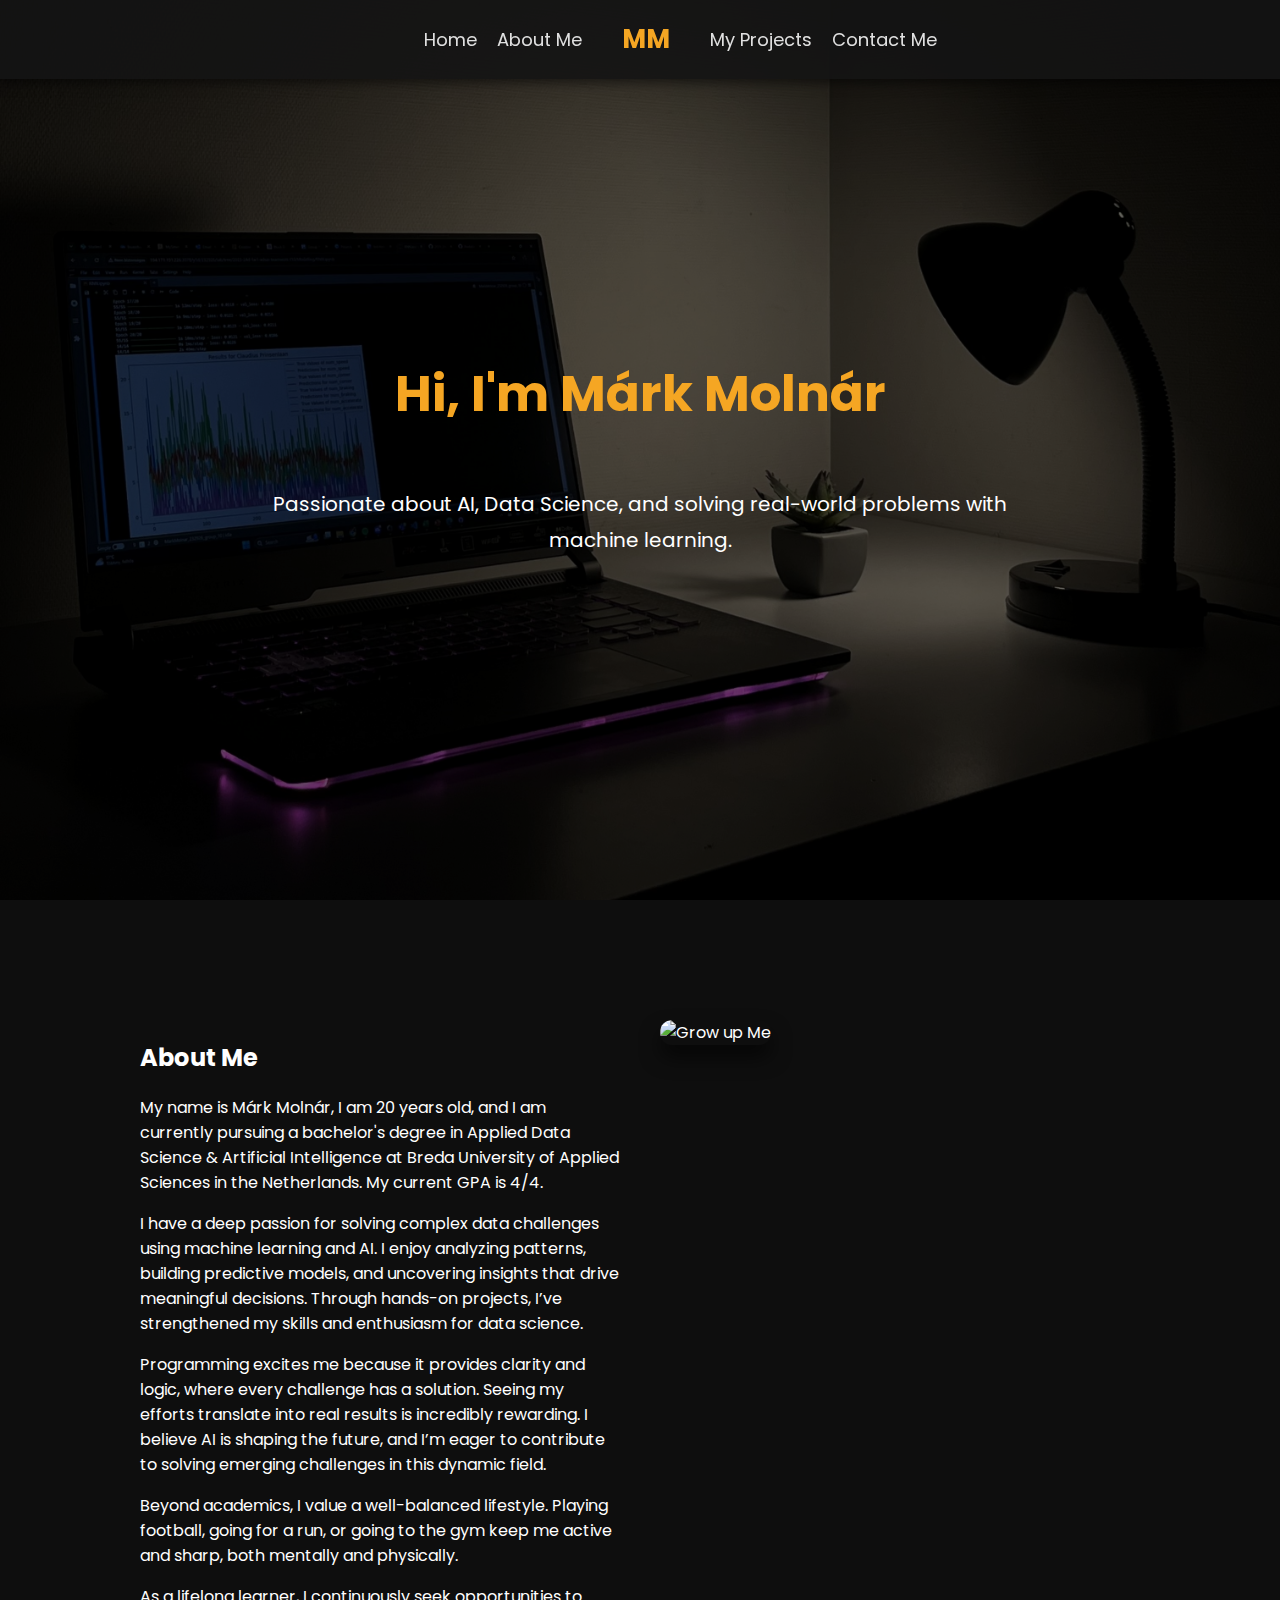
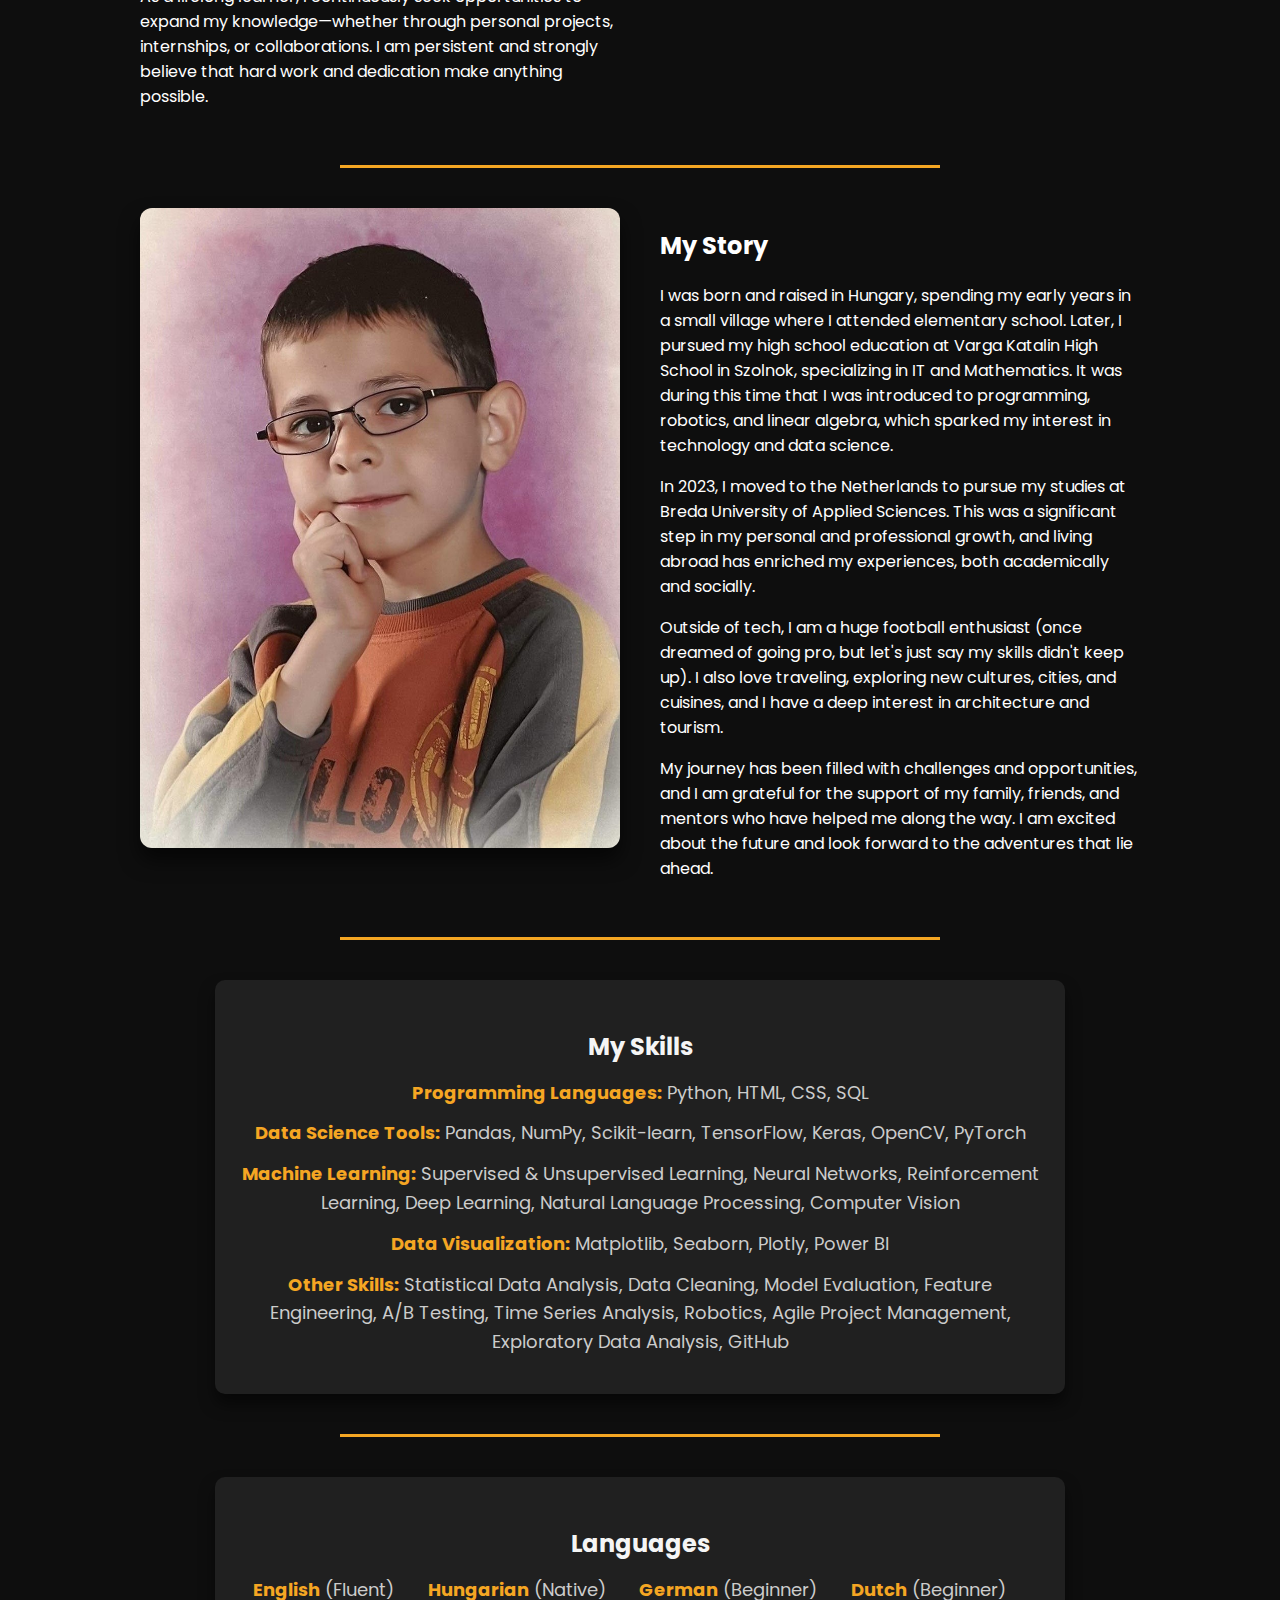
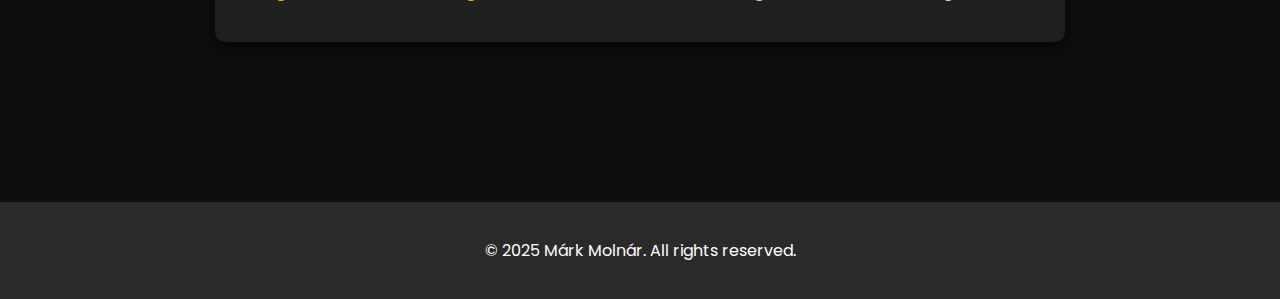
==== commit 3d143a93: "changing titles" ====
--- a/about.html
+++ b/about.html
@@ -36,13 +36,13 @@
                 <p>As a lifelong learner, I continuously seek opportunities to expand my knowledge—whether through personal projects, internships, or collaborations. I am persistent and strongly believe that hard work and dedication make anything possible.</p>
             </div>
             <div class="about-images">
-                <img src="assets/img/portrait_image.jpeg" alt="Márk at Work">
+                <img src="assets/img/portrait_image.jpeg" alt="Grow up Me">
             </div>
         </div>
         <div class="separator"></div>
         <div class="about-section">
             <div class="about-images" style="animation: slideInLeft 1.2s ease-in-out;">
-                <img src="assets/img/child_image.jpeg" alt="Márk's Hobbies">
+                <img src="assets/img/child_image.jpeg" alt="Young Me">
             </div>
             <div class="about-text" style="animation: slideInRight 1.2s ease-in-out;">
                 <h2>My Story</h2>
